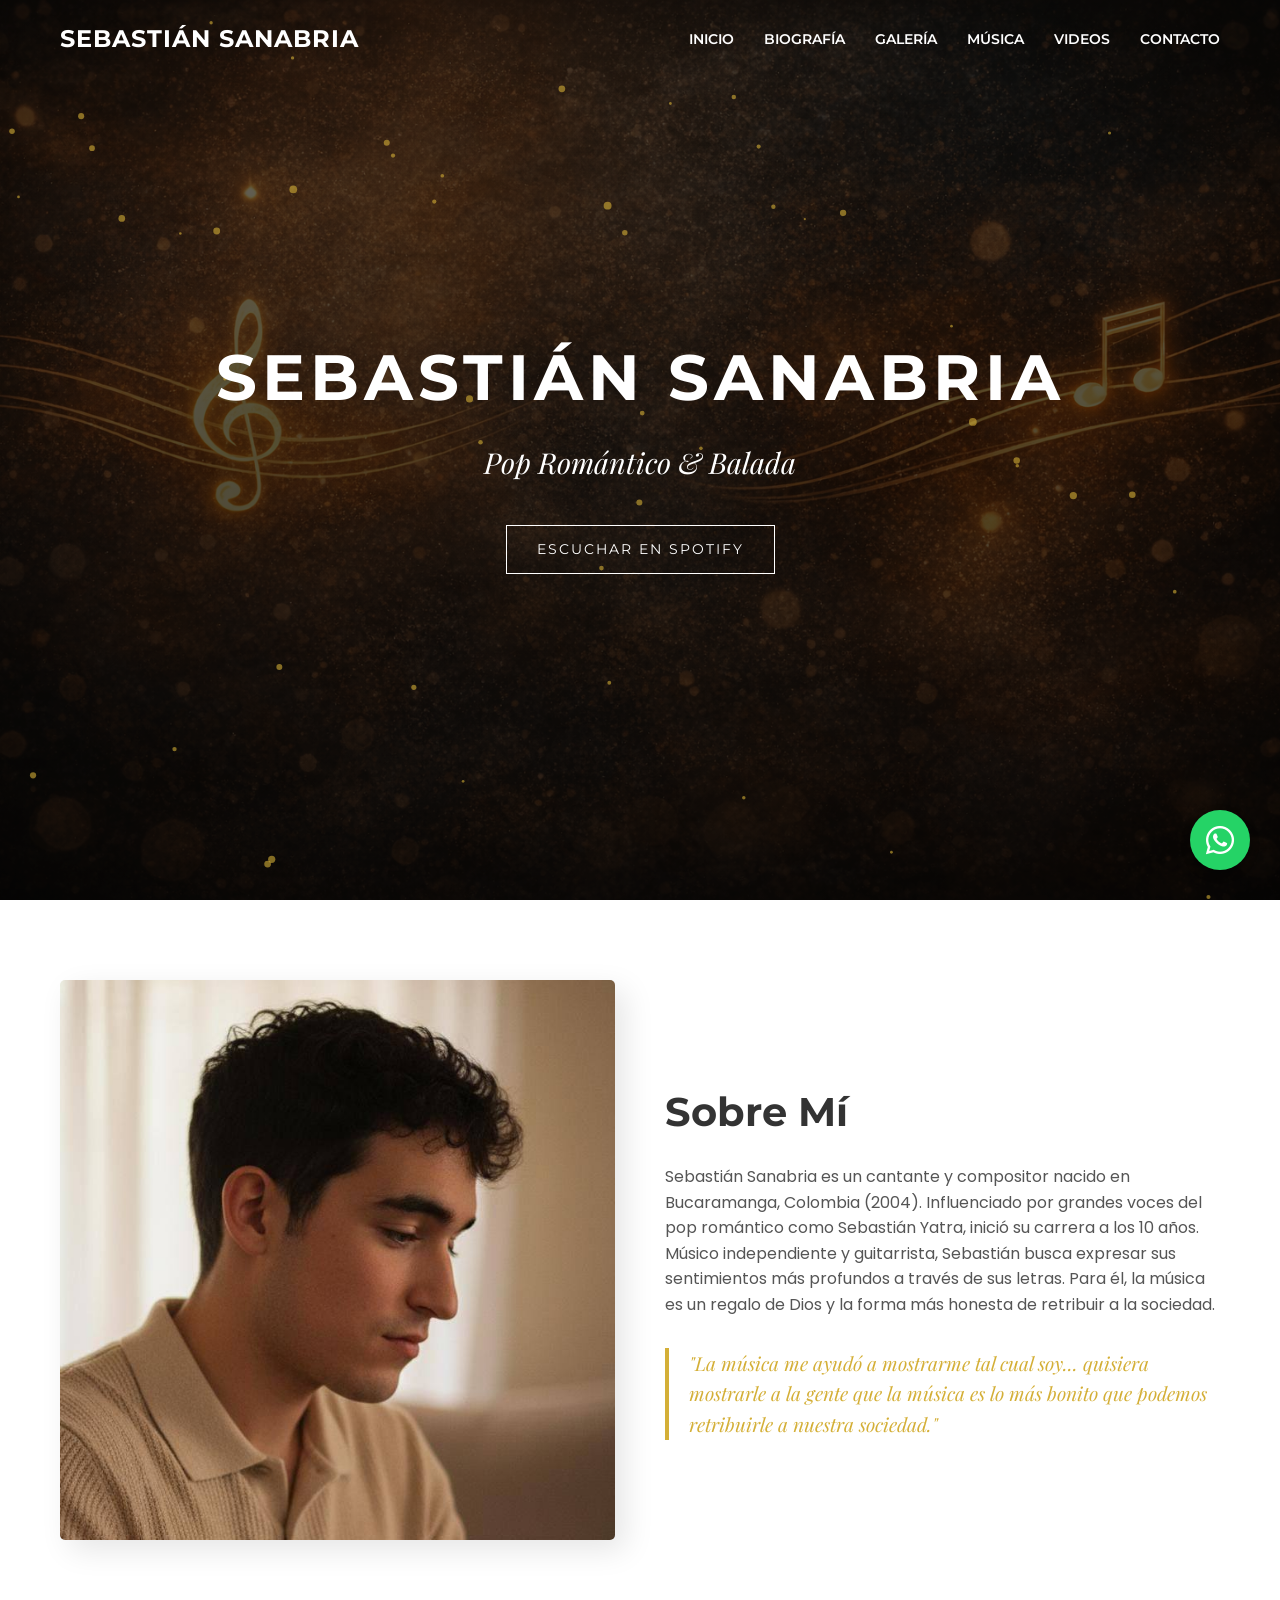
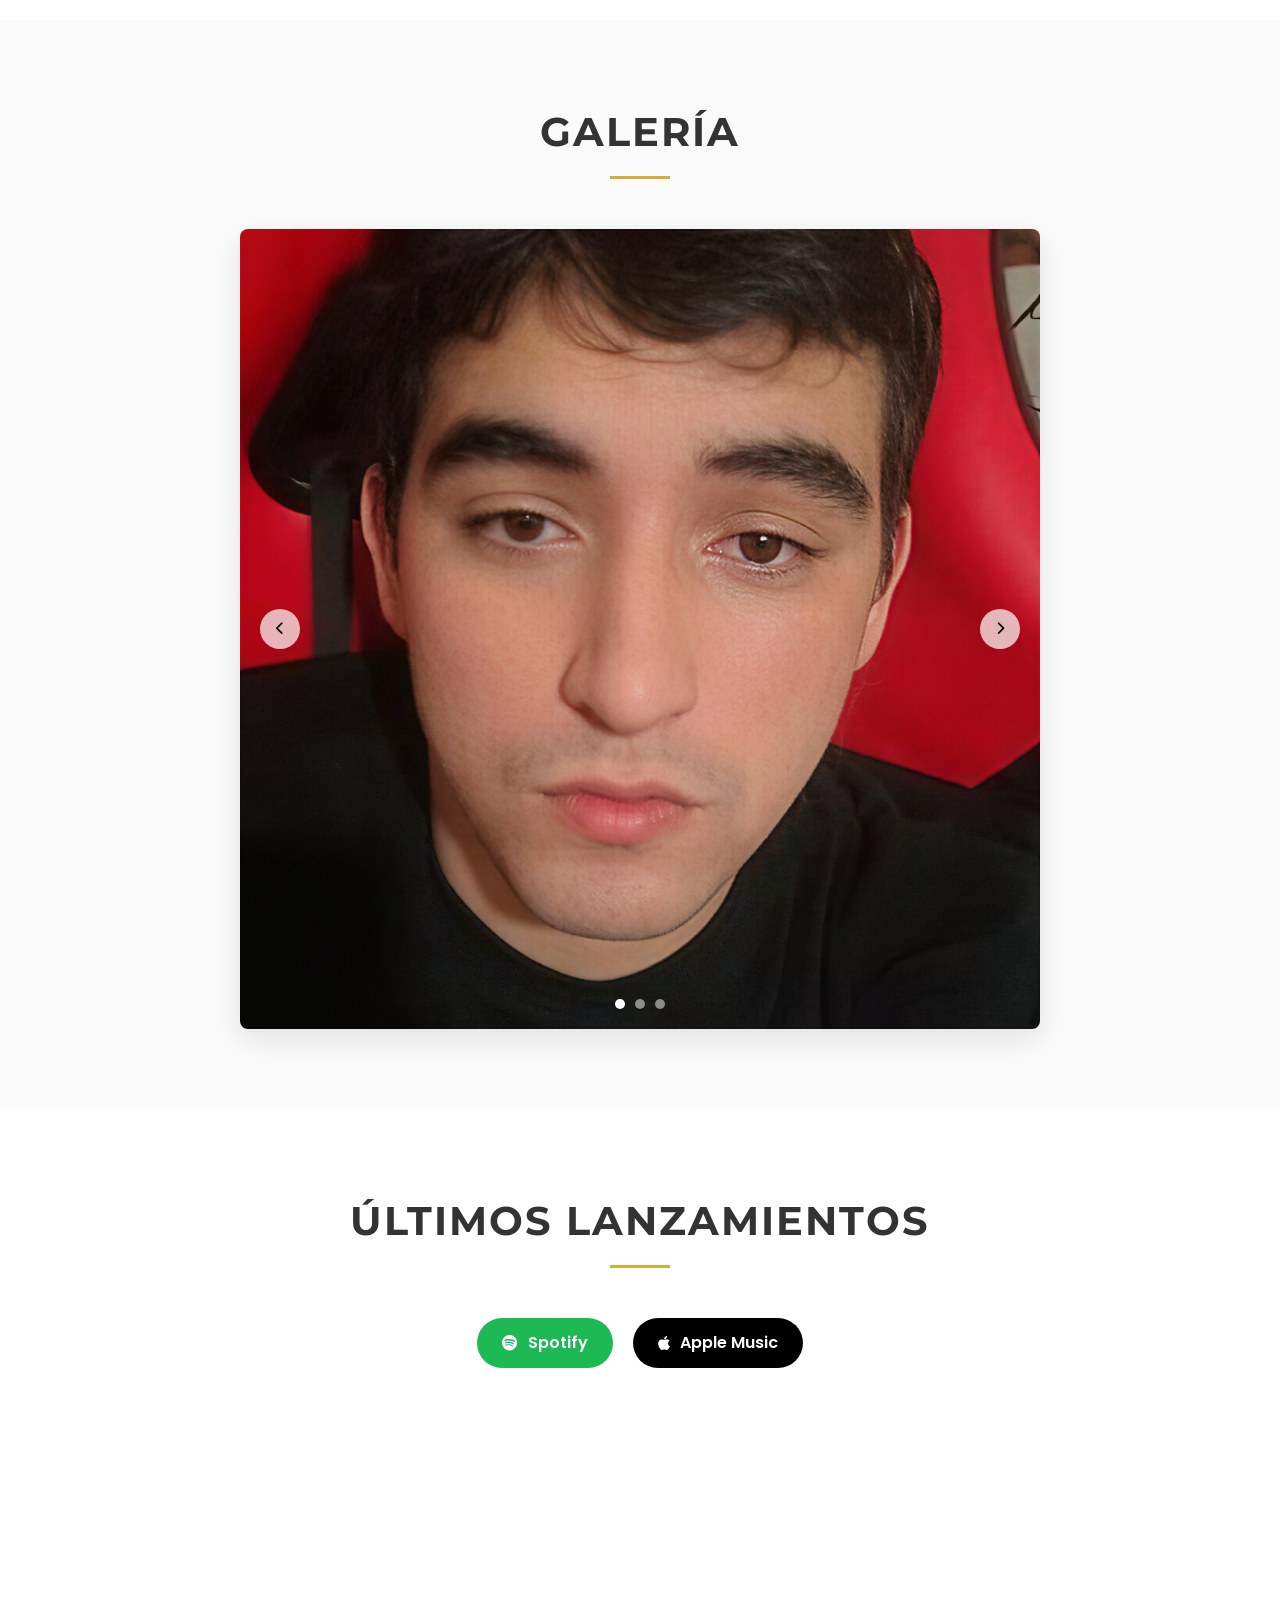
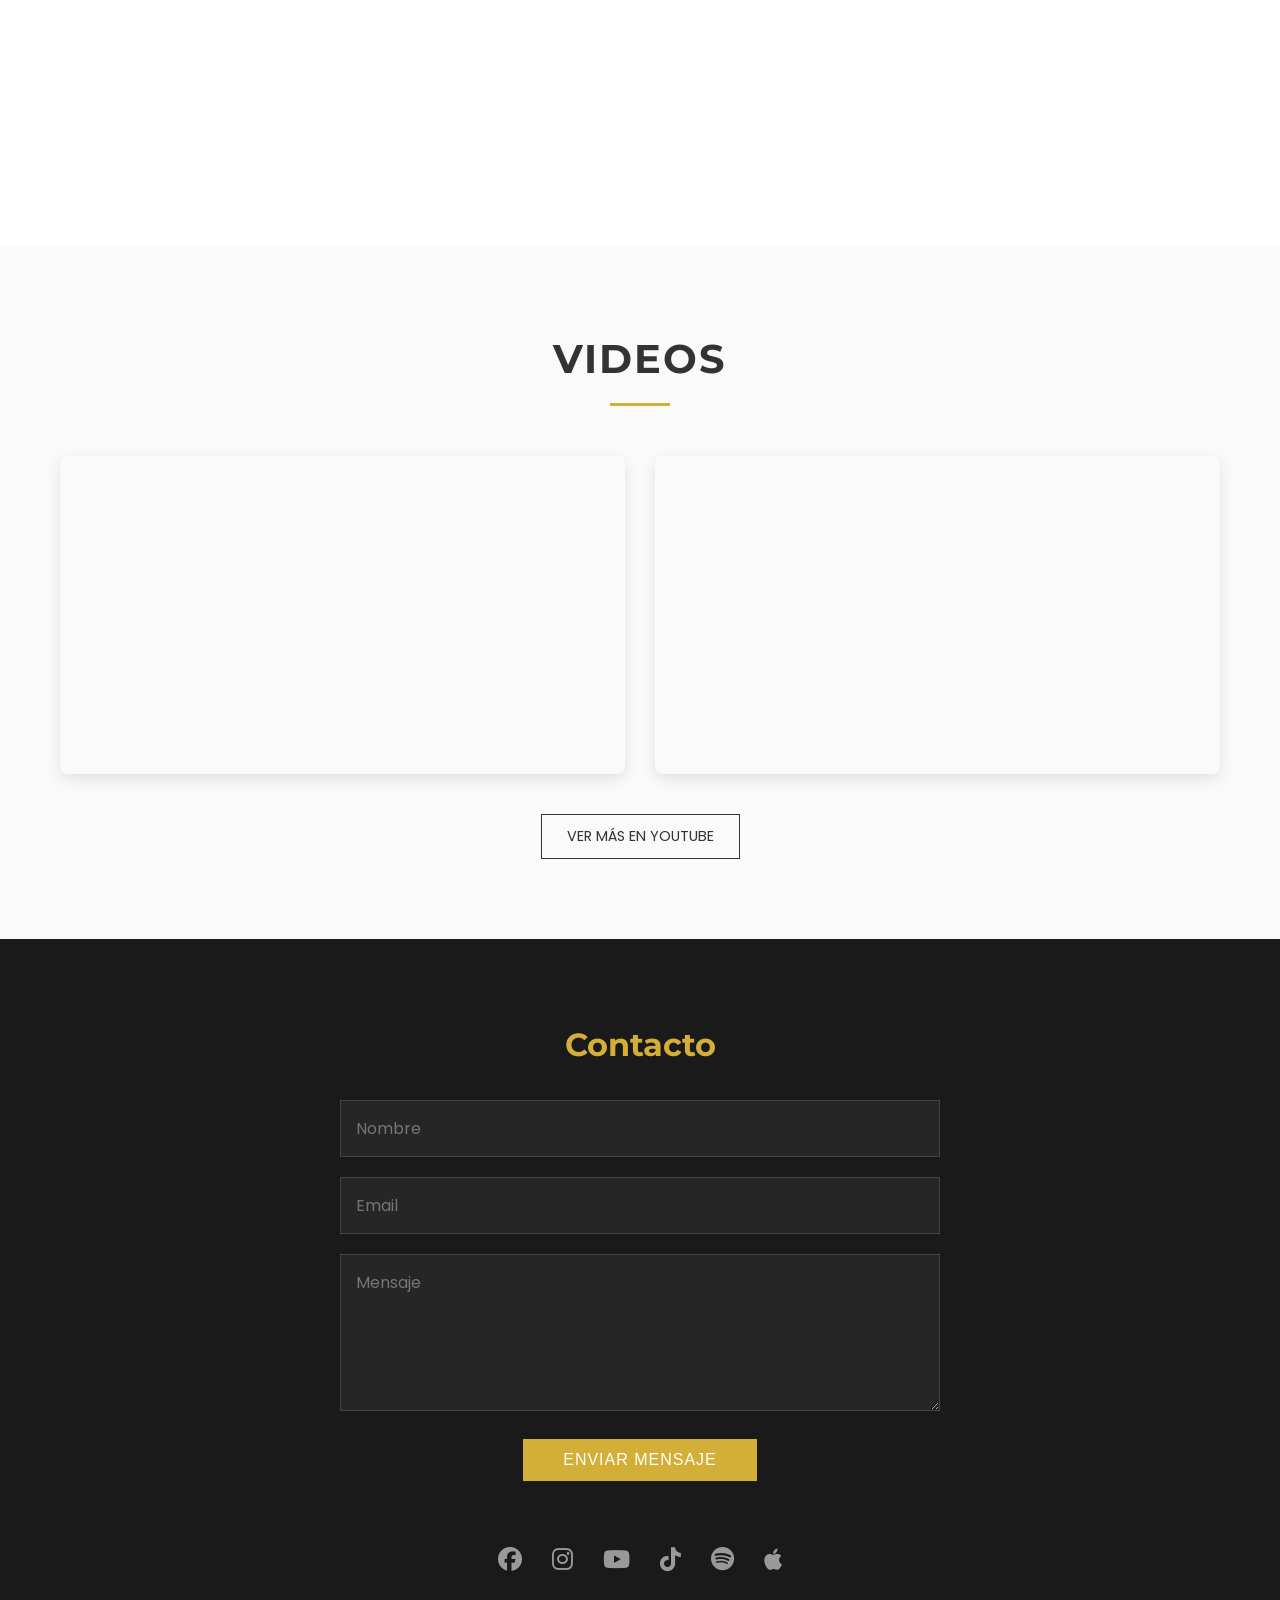
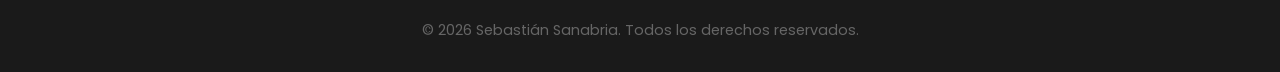
==== index.html @ 0b0ad681 "Fix: revert iframe to direct src, fix preloader font jump, use youtube-nocookie" ====
<!DOCTYPE html>
<html lang="es">

<head>
    <meta charset="UTF-8">
    <meta name="viewport" content="width=device-width, initial-scale=1.0, maximum-scale=1.0, minimum-scale=1.0, user-scalable=no">
    <title>Sebastián Sanabria | Sitio Oficial</title>
    <meta name="description"
        content="Sitio oficial de Sebastián Sanabria, cantante y compositor de Pop Romántico y Balada. Escucha su música, conoce su historia y contáctalo.">
    <link rel="icon" href="assets/img/favicon.svg" type="image/svg+xml">

    <!-- Google Fonts -->
    <link rel="preconnect" href="https://fonts.googleapis.com">
    <link rel="preconnect" href="https://fonts.gstatic.com" crossorigin>
    <link
        href="https://fonts.googleapis.com/css2?family=Montserrat:wght@300;400;600;700&family=Playfair+Display:ital,wght@0,400;0,700;1,400&family=Poppins:wght@300;400;500;600&display=swap"
        rel="stylesheet">

    <!-- CSS -->
    <link rel="stylesheet" href="style.css">

    <!-- Font Awesome for Icons -->
    <link rel="stylesheet" href="https://cdnjs.cloudflare.com/ajax/libs/font-awesome/6.4.0/css/all.min.css">
</head>

<body>

    <!-- Preloader -->
    <div id="preloader">
        <div class="loader-content">
            <h2 class="loader-text">SEBASTIÁN SANABRIA</h2>
            <div class="loader-line"></div>
        </div>
    </div>

    <!-- Header / Navbar -->
    <header id="header">
        <div class="container navbar">
            <div class="logo">
                <a href="#hero">SEBASTIÁN SANABRIA</a>
            </div>
            <nav>
                <ul class="nav-links">
                    <li><a href="#hero">Inicio</a></li>
                    <li><a href="#biografia">Biografía</a></li>
                    <li><a href="#galeria">Galería</a></li>
                    <li><a href="#musica">Música</a></li>
                    <li><a href="#videos">Videos</a></li>
                    <li><a href="#contacto">Contacto</a></li>
                </ul>
                <div class="hamburger">
                    <i class="fas fa-bars"></i>
                </div>
            </nav>
        </div>
    </header>

    <!-- Mobile Menu -->
    <div class="mobile-menu">
        <span class="close-menu">&times;</span>
        <ul class="mobile-nav-links">
            <li><a href="#hero">Inicio</a></li>
            <li><a href="#biografia">Biografía</a></li>
            <li><a href="#galeria">Galería</a></li>
            <li><a href="#musica">Música</a></li>
            <li><a href="#videos">Videos</a></li>
            <li><a href="#contacto">Contacto</a></li>
        </ul>
    </div>

    <!-- Hero Section -->
    <section id="hero" class="hero">
        <canvas id="particles-canvas"></canvas>
        <div class="hero-overlay"></div>
        <div class="hero-content fade-in-up">
            <h1>SEBASTIÁN SANABRIA</h1>
            <p class="subtitle">Pop Romántico & Balada</p>
            <a href="https://open.spotify.com/intl-es/artist/6Ii7IJH1Ip7DZVbcPDunBc?si=sbKWlQfJT9qobBBkc0o1PA"
                target="_blank" class="btn-cta">Escuchar en
                Spotify</a>
        </div>
    </section>

    <!-- Sobre Mí / Biografía -->
    <section id="biografia" class="section">
        <div class="container bio-container">
            <div class="bio-image fade-in-left">
                <!-- Placeholder image based on user request for "looking down" photo here if available via assets -->
                <img src="assets/img/perfil.jpg" alt="Sebastián Sanabria"
                    onerror="this.src='https://placehold.co/600x800?text=Foto+Perfil'">
            </div>
            <div class="bio-text fade-in-right">
                <h2>Sobre Mí</h2>
                <p>Sebastián Sanabria es un cantante y compositor nacido en Bucaramanga, Colombia (2004). Influenciado
                    por grandes voces del pop romántico como Sebastián Yatra, inició su carrera a los 10 años. Músico
                    independiente y guitarrista, Sebastián busca expresar sus sentimientos más profundos a través de sus
                    letras. Para él, la música es un regalo de Dios y la forma más honesta de retribuir a la sociedad.
                </p>
                <blockquote class="quote">
                    "La música me ayudó a mostrarme tal cual soy... quisiera mostrarle a la gente que la música es lo
                    más bonito que podemos retribuirle a nuestra sociedad."
                </blockquote>
            </div>
        </div>
    </section>

    <!-- Galería (Carrusel) -->
    <section id="galeria" class="section bg-light">
        <div class="container">
            <h2 class="section-title fade-in-up">Galería</h2>
            <div class="carousel-container fade-in-up">
                <button class="carousel-btn prev-btn"><i class="fas fa-chevron-left"></i></button>
                <div class="carousel-slide">
                    <img src="assets/img/foto1.jpg" alt="Foto 1" class="active"
                        onerror="this.src='https://placehold.co/1200x800?text=Foto+1'">
                    <img src="assets/img/foto2.jpg" alt="Foto 2"
                        onerror="this.src='https://placehold.co/1200x800?text=Foto+2'">
                    <img src="assets/img/foto3.jpg" alt="Foto 3"
                        onerror="this.src='https://placehold.co/1200x800?text=Foto+3'">
                </div>
                <button class="carousel-btn next-btn"><i class="fas fa-chevron-right"></i></button>
                <div class="carousel-dots">
                    <span class="dot active" data-index="0"></span>
                    <span class="dot" data-index="1"></span>
                    <span class="dot" data-index="2"></span>
                </div>
            </div>
        </div>
    </section>

    <!-- Música (Discografía) -->
    <section id="musica" class="section">
        <div class="container">
            <h2 class="section-title fade-in-up">Últimos Lanzamientos</h2>
            <div class="music-platforms fade-in-up">
                <a href="https://open.spotify.com/intl-es/artist/6Ii7IJH1Ip7DZVbcPDunBc?si=sbKWlQfJT9qobBBkc0o1PA"
                    target="_blank" class="platform-btn spotify"><i class="fab fa-spotify"></i> Spotify</a>
                <a href="https://music.apple.com/co/artist/sebasti%C3%A1n-sanabria/1578131467" target="_blank"
                    class="platform-btn apple"><i class="fab fa-apple"></i> Apple Music</a>
            </div>

            <div class="spotify-embeds fade-in-up">
                <iframe style="border-radius:12px"
                    src="https://open.spotify.com/embed/artist/6Ii7IJH1Ip7DZVbcPDunBc?utm_source=generator"
                    width="100%" height="352" frameBorder="0" allowfullscreen=""
                    allow="autoplay; clipboard-write; encrypted-media; fullscreen; picture-in-picture">
                </iframe>
            </div>
        </div>
    </section>

    <!-- Videos -->
    <section id="videos" class="section bg-light">
        <div class="container">
            <h2 class="section-title fade-in-up">Videos</h2>
            <div class="video-grid fade-in-up">
                <!-- Video 1 -->
                <div class="video-item">
                    <iframe width="100%" height="315"
                        src="https://www.youtube-nocookie.com/embed/qu1780O9UPw"
                        title="Elvis Presley Can't Help Falling In Love With You - Sebastián Sanabria"
                        frameborder="0"
                        allow="accelerometer; autoplay; clipboard-write; encrypted-media; gyroscope; picture-in-picture; web-share"
                        allowfullscreen></iframe>
                </div>
                <!-- Video 2 -->
                <div class="video-item">
                    <iframe width="100%" height="315"
                        src="https://www.youtube-nocookie.com/embed/Fl2pSNzyE2Y"
                        title="Tu Poeta (Acústico) - Sebastián Sanabria"
                        frameborder="0"
                        allow="accelerometer; autoplay; clipboard-write; encrypted-media; gyroscope; picture-in-picture; web-share"
                        allowfullscreen></iframe>
                </div>
            </div>
            <div class="center-btn">
                <a href="https://www.youtube.com/@sebastiansanabriamusic" target="_blank" class="btn-secondary">Ver más
                    en YouTube</a>
            </div>
        </div>
    </section>

    <!-- Footer / Contacto -->
    <footer id="contacto">
        <div class="container footer-content">
            <div class="contact-form-wrapper fade-in-up">
                <h3>Contacto</h3>
                <form class="contact-form">
                    <div class="form-group">
                        <input type="text" placeholder="Nombre" required>
                    </div>
                    <div class="form-group">
                        <input type="email" placeholder="Email" required>
                    </div>
                    <div class="form-group">
                        <textarea rows="5" placeholder="Mensaje" required></textarea>
                    </div>
                    <button type="submit" class="btn-submit">Enviar Mensaje</button>
                </form>
            </div>

            <div class="social-links fade-in-up">
                <a href="https://www.facebook.com/sebastiansanabriaofficial?locale=es_LA" target="_blank"><i
                        class="fab fa-facebook"></i></a>
                <a href="https://www.instagram.com/sebastiansanabriaofficial/" target="_blank"><i
                        class="fab fa-instagram"></i></a>
                <a href="https://www.youtube.com/@sebastiansanabriamusic" target="_blank"><i
                        class="fab fa-youtube"></i></a>
                <a href="https://www.tiktok.com/@sebastiansanabriaoficial" target="_blank"><i
                        class="fab fa-tiktok"></i></a>
                <a href="https://open.spotify.com/intl-es/artist/6Ii7IJH1Ip7DZVbcPDunBc?si=sbKWlQfJT9qobBBkc0o1PA"
                    target="_blank"><i class="fab fa-spotify"></i></a>
                <a href="https://music.apple.com/co/artist/sebasti%C3%A1n-sanabria/1578131467" target="_blank"><i
                        class="fab fa-apple"></i></a>
            </div>

            <div class="copyright">
                <p>&copy; 2026 Sebastián Sanabria. Todos los derechos reservados.</p>
            </div>
        </div>
    </footer>

    <!-- Botón Flotante WhatsApp -->
    <!-- Botón Flotante WhatsApp -->
    <a href="https://wa.me/573170611920?text=Hola%20Sebasti%C3%A1n%2C%20quisiera%20contratarte%20para%20un%20evento%2C%20vengo%20de%20tu%20sitio%20web%20oficial."
        class="whatsapp-float" target="_blank">
        <i class="fab fa-whatsapp"></i>
    </a>

    <script src="script.js"></script>
</body>

</html>
---- style.css ----
/* Variables y Reset */
:root {
    --primary-color: #D4AF37;
    /* Dorado suave */
    --secondary-color: #F5F5DC;
    /* Beige */
    --text-color: #333333;
    --bg-color: #FFFFFF;
    --bg-light: #FAFAFA;
    --dark-bg: #1a1a1a;
    --white: #FFFFFF;
    --font-heading: 'Montserrat', sans-serif;
    --font-body: 'Poppins', sans-serif;
    --font-accent: 'Playfair Display', serif;
    --transition: all 0.3s ease;
}

* {
    margin: 0;
    padding: 0;
    box-sizing: border-box;
}

html {
    scroll-behavior: smooth;
}

body {
    font-family: var(--font-body);
    color: var(--text-color);
    background-color: var(--bg-color);
    line-height: 1.6;
    overflow-x: hidden;
}

a {
    text-decoration: none;
    color: inherit;
    transition: var(--transition);
}

ul {
    list-style: none;
}

img {
    max-width: 100%;
    height: auto;
    display: block;
}

/* Utilities */
.container {
    max-width: 1200px;
    margin: 0 auto;
    padding: 0 20px;
}

.section {
    padding: 80px 0;
}

.bg-light {
    background-color: var(--bg-light);
}

.section-title {
    font-family: var(--font-heading);
    font-size: 2.5rem;
    text-align: center;
    margin-bottom: 50px;
    text-transform: uppercase;
    letter-spacing: 2px;
    position: relative;
    padding-bottom: 15px;
}

.section-title::after {
    content: '';
    position: absolute;
    bottom: 0;
    left: 50%;
    transform: translateX(-50%);
    width: 60px;
    height: 3px;
    background-color: var(--primary-color);
}

/* Header & Navbar */
#header {
    position: fixed;
    top: 0;
    left: 0;
    width: 100%;
    z-index: 1000;
    background-color: transparent;
    transition: var(--transition);
    padding: 20px 0;
}

#header.scrolled {
    background-color: rgba(255, 255, 255, 0.95);
    box-shadow: 0 2px 10px rgba(0, 0, 0, 0.1);
    padding: 10px 0;
}

.navbar {
    display: flex;
    justify-content: space-between;
    align-items: center;
}

.logo a {
    font-family: var(--font-heading);
    font-size: 1.5rem;
    font-weight: 700;
    letter-spacing: 1px;
    color: var(--white);
}

#header.scrolled .logo a {
    color: var(--text-color);
}

.nav-links {
    display: flex;
    gap: 30px;
}

.nav-links a {
    font-family: var(--font-heading);
    font-size: 0.9rem;
    font-weight: 600;
    text-transform: uppercase;
    color: var(--white);
    position: relative;
}

#header.scrolled .nav-links a {
    color: var(--text-color);
}

.nav-links a::after {
    content: '';
    position: absolute;
    width: 0;
    height: 2px;
    bottom: -5px;
    left: 0;
    background-color: var(--primary-color);
    transition: var(--transition);
}

.nav-links a:hover::after {
    width: 100%;
}

.hamburger {
    display: none;
    cursor: pointer;
    color: var(--white);
    font-size: 1.5rem;
}

#header.scrolled .hamburger {
    color: var(--text-color);
}

/* Mobile Menu */
.mobile-menu {
    position: fixed;
    top: 0;
    right: -100%;
    width: 100%;
    height: 100vh;
    background-color: var(--white);
    z-index: 1001;
    display: flex;
    flex-direction: column;
    justify-content: center;
    align-items: center;
    transition: 0.5s ease;
}

.mobile-menu.active {
    right: 0;
}

.close-menu {
    position: absolute;
    top: 20px;
    right: 30px;
    font-size: 2.5rem;
    cursor: pointer;
    transition: var(--transition);
}

.close-menu:hover {
    color: var(--primary-color);
    transform: rotate(90deg);
}

.mobile-nav-links li {
    margin: 20px 0;
    text-align: center;
}

.mobile-nav-links a {
    font-size: 1.5rem;
    font-family: var(--font-heading);
    color: var(--text-color);
    transition: var(--transition);
    display: inline-block;
}

.mobile-nav-links a:hover,
.mobile-nav-links a:focus {
    color: var(--primary-color);
    transform: scale(1.1);
}

/* Hero Section */
.hero {
    min-height: 100vh;
    height: 100dvh;
    background: url('./assets/img/bannerweb.png') no-repeat center center/cover;
    position: relative;
    display: flex;
    align-items: center;
    justify-content: center;
    text-align: center;
    color: var(--white);
}

/* Fallback for hero image if not loaded, use a dark gradient */
.hero::before {
    content: '';
    position: absolute;
    top: 0;
    left: 0;
    width: 100%;
    height: 100%;
    background: linear-gradient(rgba(0, 0, 0, 0.3), rgba(0, 0, 0, 0.6));
    z-index: 1;
}

.hero-overlay {
    position: absolute;
    top: 0;
    left: 0;
    width: 100%;
    height: 100%;
    background-color: rgba(0, 0, 0, 0.4);
    z-index: 1;
}

.hero-content {
    position: relative;
    z-index: 2;
    padding: 0 20px;
}

.hero h1 {
    font-family: var(--font-heading);
    font-size: 4rem;
    font-weight: 700;
    margin-bottom: 10px;
    letter-spacing: 5px;
}

.hero .subtitle {
    font-family: var(--font-accent);
    font-size: 1.8rem;
    font-weight: 400;
    margin-bottom: 40px;
    font-style: italic;
}

.btn-cta {
    display: inline-block;
    padding: 12px 30px;
    border: 1px solid var(--white);
    color: var(--white);
    font-family: var(--font-heading);
    text-transform: uppercase;
    letter-spacing: 2px;
    font-size: 0.9rem;
    transition: var(--transition);
}

.btn-cta:hover {
    background-color: var(--white);
    color: var(--text-color);
}

/* About / Biography */
.bio-container {
    display: grid;
    grid-template-columns: 1fr 1fr;
    gap: 50px;
    align-items: center;
}

.bio-image img {
    width: 100%;
    border-radius: 5px;
    box-shadow: 10px 10px 30px rgba(0, 0, 0, 0.1);
}

.bio-text h2 {
    font-family: var(--font-heading);
    font-size: 2.5rem;
    margin-bottom: 20px;
    color: var(--text-color);
}

.bio-text p {
    font-size: 1rem;
    margin-bottom: 30px;
    color: #555;
}

.quote {
    font-family: var(--font-accent);
    font-size: 1.2rem;
    font-style: italic;
    color: var(--primary-color);
    border-left: 4px solid var(--primary-color);
    padding-left: 20px;
}

/* Gallery / Carousel */
.carousel-container {
    position: relative;
    max-width: 800px;
    margin: 0 auto;
    overflow: hidden;
    border-radius: 8px;
    box-shadow: 0 10px 30px rgba(0, 0, 0, 0.1);
}

.carousel-slide {
    display: flex;
    transition: transform 0.5s ease-in-out;
}

.carousel-slide img {
    width: 100%;
    flex-shrink: 0;
}

.carousel-btn {
    position: absolute;
    top: 50%;
    transform: translateY(-50%);
    background: rgba(255, 255, 255, 0.7);
    border: none;
    width: 40px;
    height: 40px;
    border-radius: 50%;
    display: flex;
    justify-content: center;
    align-items: center;
    cursor: pointer;
    z-index: 10;
    transition: var(--transition);
}

.carousel-btn:hover {
    background: var(--white);
}

.prev-btn {
    left: 20px;
}

.next-btn {
    right: 20px;
}

.carousel-dots {
    position: absolute;
    bottom: 20px;
    left: 50%;
    transform: translateX(-50%);
    display: flex;
    gap: 10px;
}

.dot {
    width: 10px;
    height: 10px;
    background-color: rgba(255, 255, 255, 0.5);
    border-radius: 50%;
    cursor: pointer;
    transition: var(--transition);
}

.dot.active {
    background-color: var(--white);
}

/* Music */
.music-platforms {
    display: flex;
    justify-content: center;
    gap: 20px;
    margin-bottom: 40px;
    flex-wrap: wrap;
}

.platform-btn {
    display: flex;
    align-items: center;
    gap: 10px;
    padding: 12px 25px;
    border-radius: 30px;
    font-weight: 600;
    transition: var(--transition);
}

.spotify {
    background-color: #1DB954;
    color: white;
}

.spotify:hover {
    background-color: #1ed760;
    transform: translateY(-2px);
}

.apple {
    background-color: #000;
    color: white;
}

.apple:hover {
    background-color: #333;
    transform: translateY(-2px);
}

.spotify-embeds {
    max-width: 800px;
    margin: 0 auto;
}

.placeholder-embed {
    background-color: #f0f0f0;
    height: 352px;
    display: flex;
    flex-direction: column;
    justify-content: center;
    align-items: center;
    border-radius: 12px;
    color: #888;
    gap: 10px;
}

/* Videos */
.video-grid {
    display: grid;
    grid-template-columns: repeat(auto-fit, minmax(300px, 1fr));
    gap: 30px;
    margin-bottom: 40px;
}

.video-item {
    border-radius: 8px;
    overflow: hidden;
    box-shadow: 0 5px 15px rgba(0, 0, 0, 0.1);
}

.video-item iframe {
    width: 100%;
    aspect-ratio: 16 / 9;
    height: auto;
    display: block;
}

.center-btn {
    text-align: center;
}

.btn-secondary {
    display: inline-block;
    padding: 10px 25px;
    border: 1px solid var(--text-color);
    color: var(--text-color);
    text-transform: uppercase;
    font-size: 0.9rem;
    transition: var(--transition);
}

.btn-secondary:hover {
    background-color: var(--text-color);
    color: var(--white);
}

/* Footer / Contact */
#contacto {
    background-color: var(--dark-bg);
    color: var(--white);
    padding: 80px 0 30px;
}

.footer-content {
    display: flex;
    flex-direction: column;
    align-items: center;
    text-align: center;
}

.contact-form-wrapper {
    width: 100%;
    max-width: 600px;
    margin-bottom: 60px;
}

.contact-form-wrapper h3 {
    font-family: var(--font-heading);
    font-size: 2rem;
    margin-bottom: 30px;
    color: var(--primary-color);
}

.form-group {
    margin-bottom: 20px;
}

.form-group input,
.form-group textarea {
    width: 100%;
    padding: 15px;
    background-color: rgba(255, 255, 255, 0.05);
    border: 1px solid #444;
    color: var(--white);
    font-family: var(--font-body);
    font-size: 1rem;
    transition: var(--transition);
}

.form-group input:focus,
.form-group textarea:focus {
    outline: none;
    border-color: var(--primary-color);
    background-color: rgba(255, 255, 255, 0.1);
}

.btn-submit {
    padding: 12px 40px;
    background-color: var(--primary-color);
    color: var(--white);
    border: none;
    font-size: 1rem;
    cursor: pointer;
    transition: var(--transition);
    text-transform: uppercase;
    letter-spacing: 1px;
}

.btn-submit:hover {
    background-color: #bfa030;
}

.social-links {
    display: flex;
    gap: 30px;
    margin-bottom: 40px;
}

.social-links a {
    font-size: 1.5rem;
    color: #999;
}

.social-links a:hover {
    color: var(--primary-color);
    transform: translateY(-3px);
}

.copyright p {
    color: #666;
    font-size: 0.9rem;
}

/* Float WhatsApp */
.whatsapp-float {
    position: fixed;
    bottom: 30px;
    right: 30px;
    background-color: #25D366;
    color: var(--white);
    width: 60px;
    height: 60px;
    border-radius: 50%;
    display: flex;
    justify-content: center;
    align-items: center;
    font-size: 2rem;
    box-shadow: 0 4px 10px rgba(0, 0, 0, 0.3);
    z-index: 1002;
    transition: var(--transition);
}

.whatsapp-float:hover {
    transform: scale(1.1);
}

/* Animations */
.fade-in-up {
    opacity: 0;
    transform: translateY(30px);
    transition: opacity 1s ease-out, transform 1s ease-out;
}

.fade-in-up.visible {
    opacity: 1;
    transform: translateY(0);
}

.fade-in-left {
    opacity: 0;
    transform: translateX(-30px);
    transition: opacity 1s ease-out, transform 1s ease-out;
}

.fade-in-left.visible {
    opacity: 1;
    transform: translateX(0);
}

.fade-in-right {
    opacity: 0;
    transform: translateX(30px);
    transition: opacity 1s ease-out, transform 1s ease-out;
}

.fade-in-right.visible {
    opacity: 1;
    transform: translateX(0);
}

/* Responsive */
@media (max-width: 992px) {
    .section {
        padding: 60px 0;
    }

    .hero h1 {
        font-size: 3rem;
    }

    .bio-container {
        grid-template-columns: 1fr;
        gap: 30px;
    }

    .bio-image {
        margin-bottom: 20px;
        max-width: 500px;
        margin-left: auto;
        margin-right: auto;
    }

    .bio-text h2 {
        font-size: 2.2rem;
        text-align: center;
    }

    .bio-text p {
        text-align: justify;
    }

    .quote {
        max-width: 500px;
        margin: 0 auto;
    }
}

@media (max-width: 768px) {
    .hamburger {
        display: block;
    }

    .nav-links {
        display: none;
    }

    .hero h1 {
        font-size: 2.5rem;
    }

    .hero .subtitle {
        font-size: 1.3rem;
        margin-bottom: 30px;
    }

    .section-title {
        font-size: 2rem;
        margin-bottom: 40px;
    }

    .bio-text h2 {
        font-size: 2rem;
    }
}

@media (max-width: 576px) {
    .music-platforms {
        flex-direction: column;
        align-items: center;
        gap: 15px;
    }

    .platform-btn {
        width: 100%;
        max-width: 280px;
        justify-content: center;
    }
}

@media (max-width: 480px) {
    .container {
        padding: 0 15px;
    }

    .section {
        padding: 50px 0;
    }

    .section-title {
        font-size: 1.8rem;
        margin-bottom: 30px;
    }

    .logo a {
        font-size: 1.15rem;
    }

    .hero h1 {
        font-size: 1.8rem;
        letter-spacing: 2px;
    }

    .hero .subtitle {
        font-size: 1.1rem;
    }

    .btn-cta {
        padding: 10px 20px;
        font-size: 0.8rem;
    }

    .bio-text h2 {
        font-size: 1.6rem;
    }

    .bio-text p {
        font-size: 0.95rem;
    }

    .quote {
        font-size: 1.05rem;
        padding-left: 15px;
    }

    .carousel-btn {
        width: 32px;
        height: 32px;
        font-size: 0.8rem;
    }

    .prev-btn {
        left: 10px;
    }

    .next-btn {
        right: 10px;
    }

    .video-grid {
        grid-template-columns: 1fr;
        gap: 20px;
    }

    .social-links {
        gap: 15px;
    }

    .whatsapp-float {
        width: 50px;
        height: 50px;
        bottom: 20px;
        right: 20px;
        font-size: 1.6rem;
    }
}

/* Custom Scrollbar */
::-webkit-scrollbar {
    width: 10px;
}

::-webkit-scrollbar-track {
    background: #1a1a1a;
}

::-webkit-scrollbar-thumb {
    background: var(--primary-color);
    border-radius: 5px;
    border: 2px solid #1a1a1a;
}

::-webkit-scrollbar-thumb:hover {
    background: #b39040;
}

/* Preloader Styles */
#preloader {
    position: fixed;
    top: 0;
    left: 0;
    width: 100%;
    height: 100%;
    background-color: #0e0e0e;
    display: flex;
    justify-content: center;
    align-items: center;
    z-index: 9999;
    transition: opacity 0.5s ease, visibility 0.5s ease;
    overflow: hidden;
}

.loader-content {
    text-align: center;
}

.loader-text {
    font-family: var(--font-heading);
    font-size: clamp(1.1rem, 6vw, 2rem);
    color: var(--primary-color);
    margin-bottom: 20px;
    letter-spacing: clamp(1px, 1.5vw, 3px);
    animation: pulse 2s infinite;
    padding: 0 20px;
    text-align: center;
    white-space: nowrap;
    overflow: hidden;
    text-overflow: ellipsis;
    max-width: 100%;
}

.loader-line {
    width: 0;
    height: 2px;
    background-color: var(--white);
    margin: 0 auto;
    animation: expandLine 1.5s ease-in-out forwards;
}

@keyframes pulse {
    0% {
        opacity: 0.5;
    }

    50% {
        opacity: 1;
    }

    100% {
        opacity: 0.5;
    }
}

@keyframes expandLine {
    0% {
        width: 0;
    }

    100% {
        width: 100px;
    }
}

.loaded #preloader {
    opacity: 0;
    visibility: hidden;
}

/* Particles Canvas */
#particles-canvas {
    position: absolute;
    top: 0;
    left: 0;
    width: 100%;
    height: 100%;
    z-index: 2;
    pointer-events: none;
}

.hero-content {
    position: relative;
    z-index: 3;
}
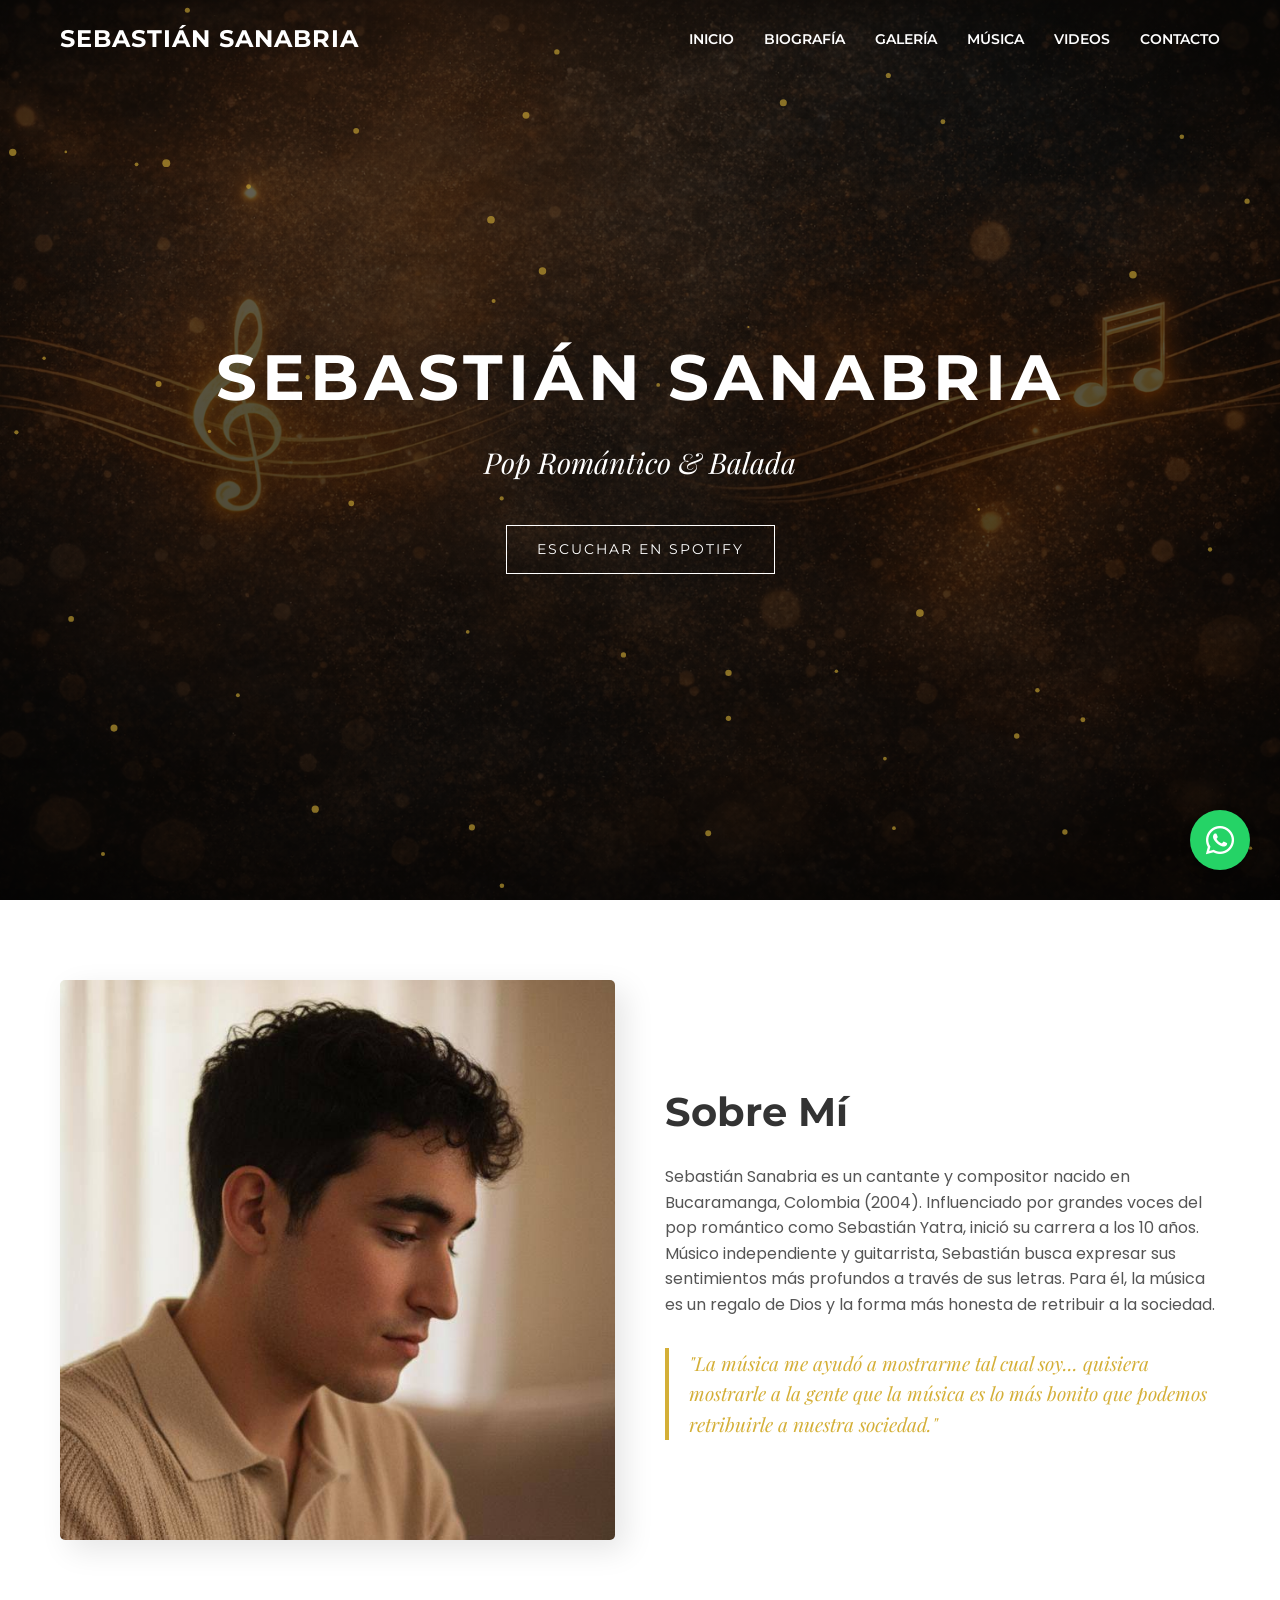
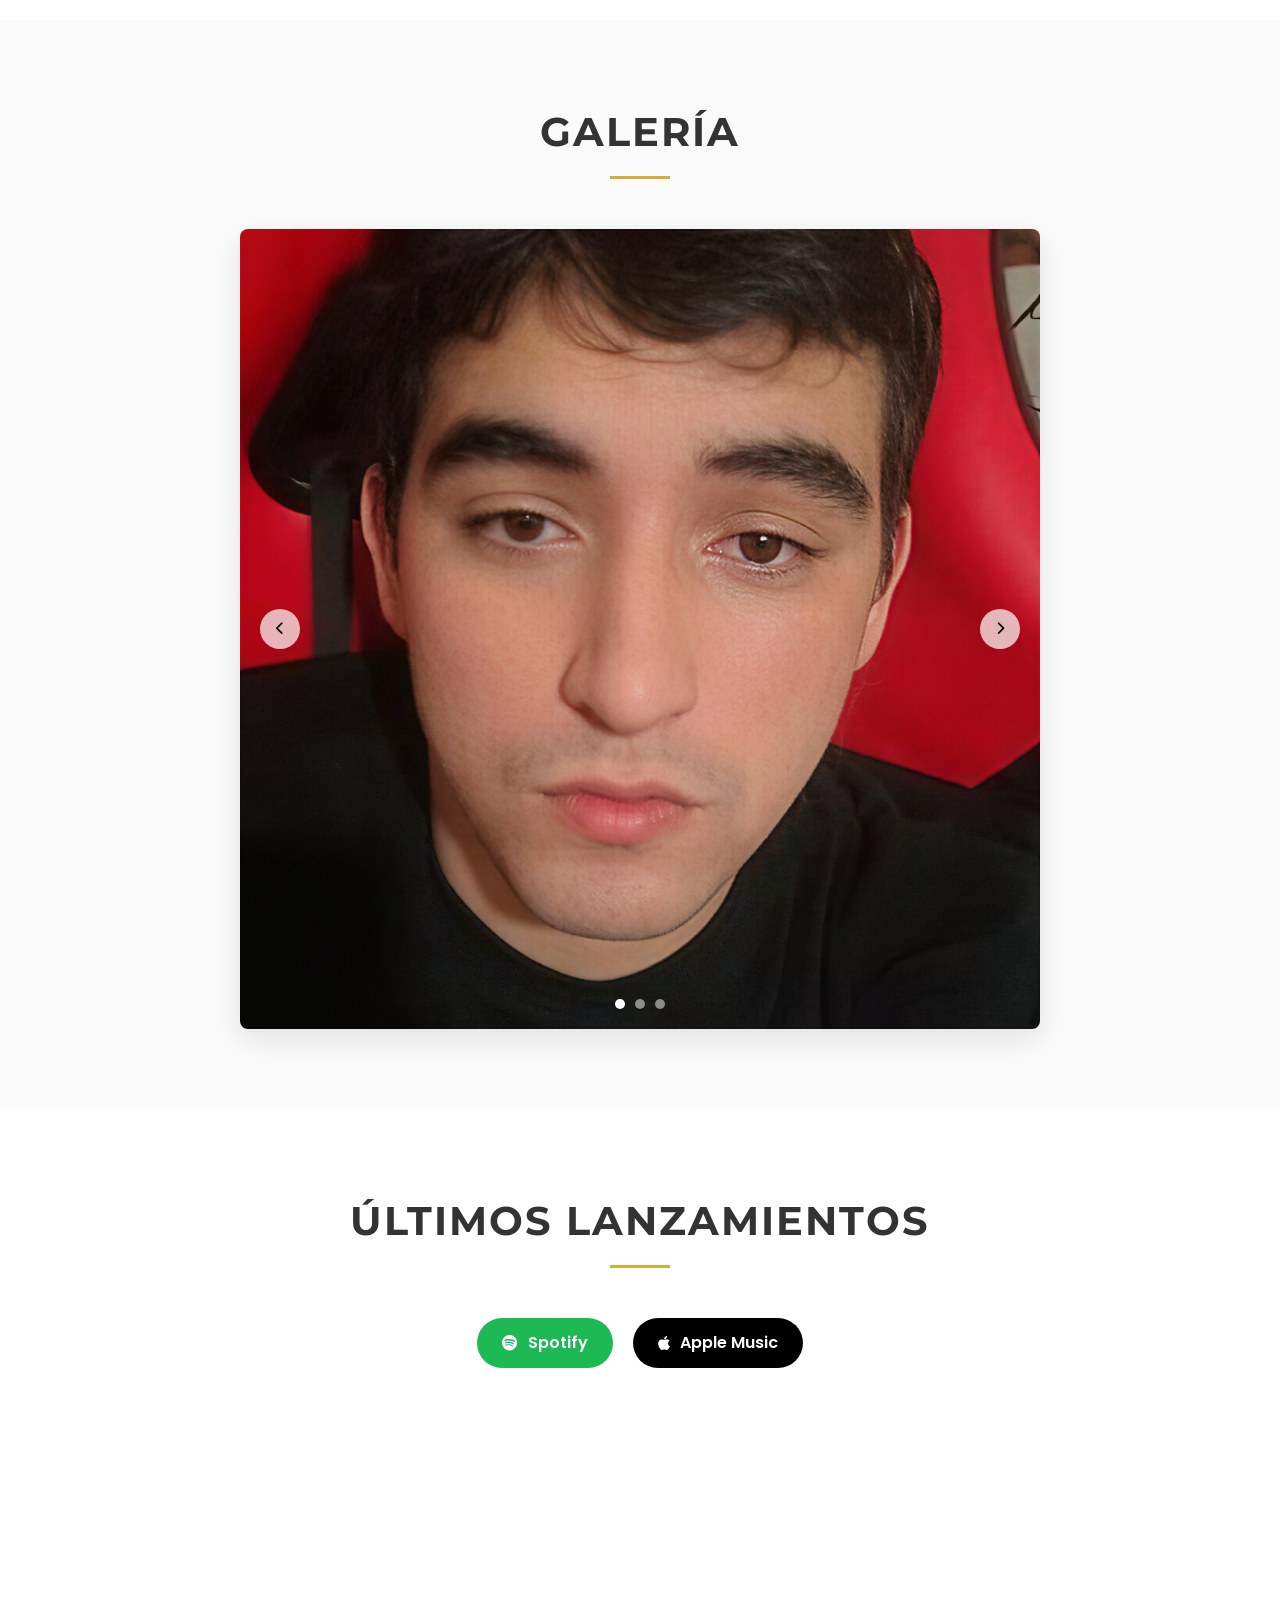
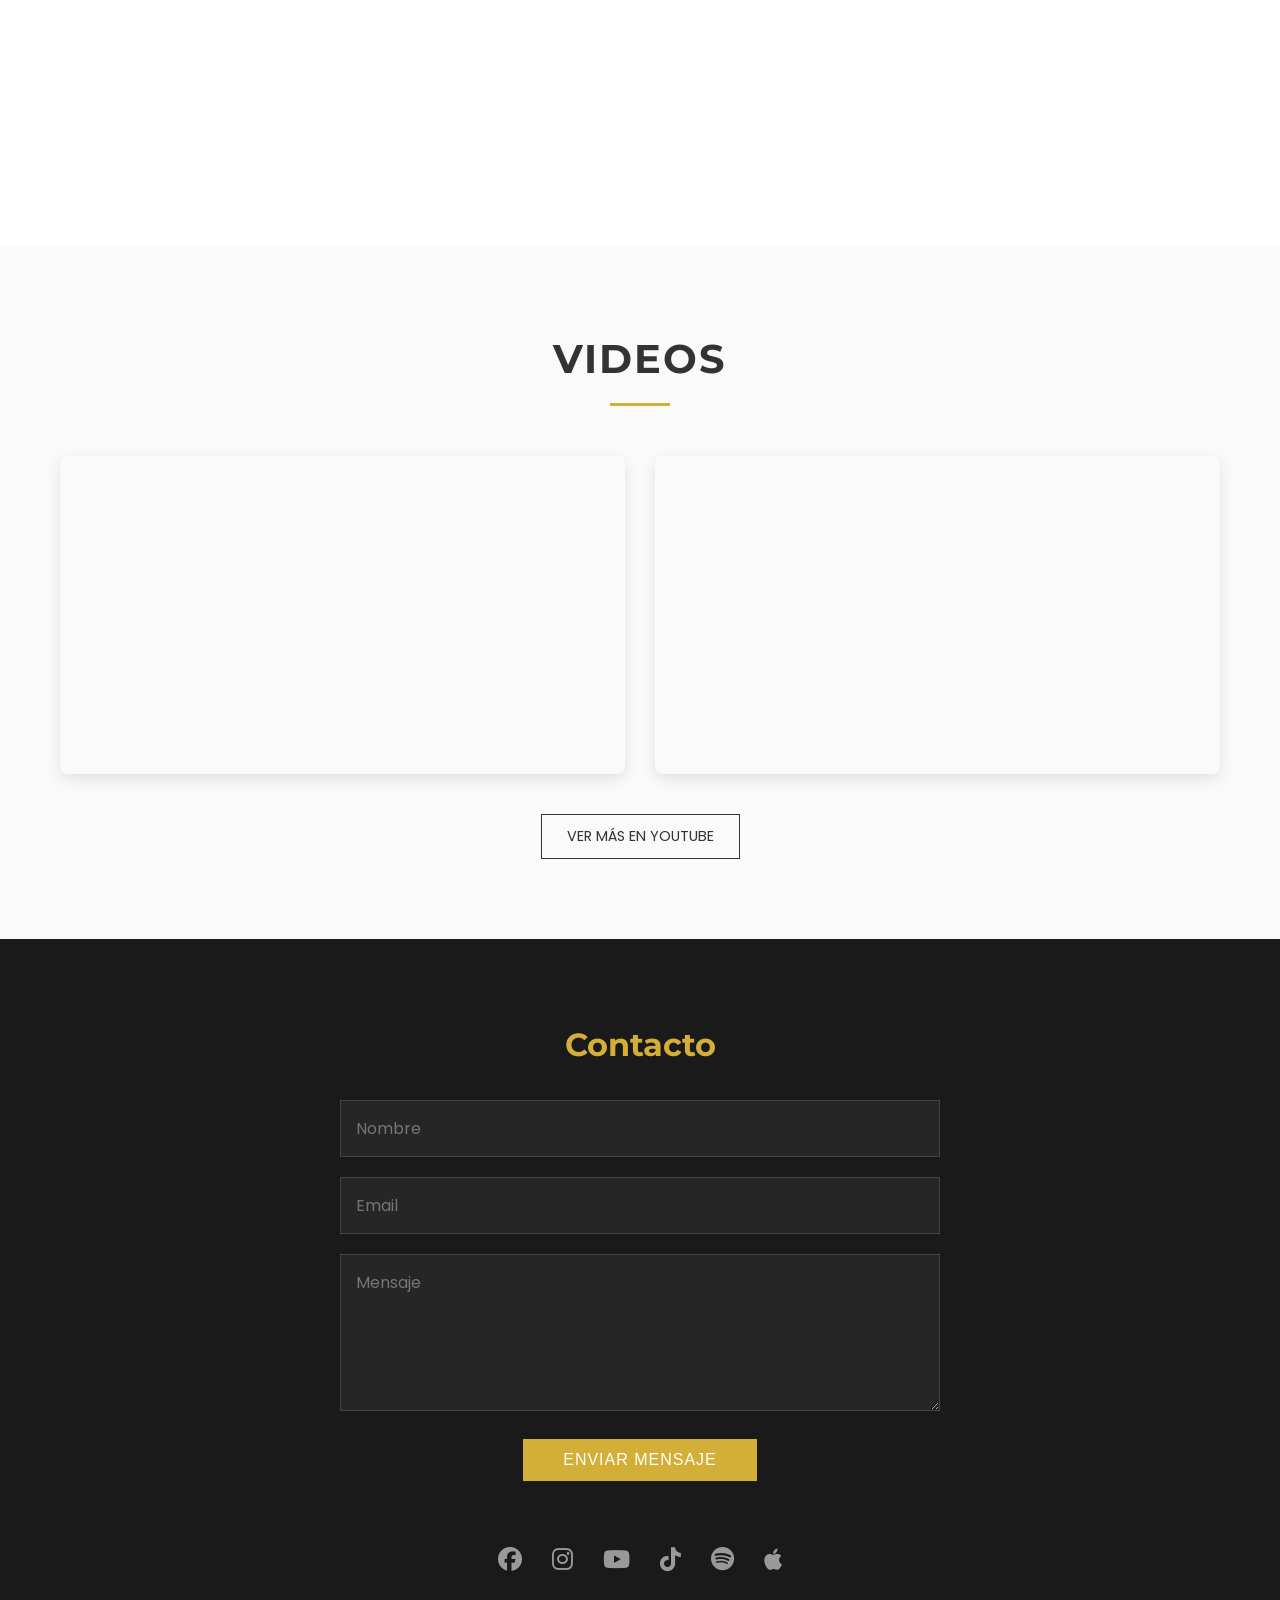
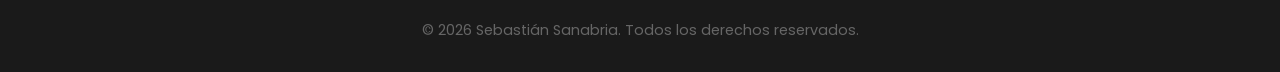
==== commit eceba3d0: "Fix: use font-display block to eliminate FOUT on Google Fonts" ====
--- a/index.html
+++ b/index.html
@@ -13,7 +13,7 @@
     <link rel="preconnect" href="https://fonts.googleapis.com">
     <link rel="preconnect" href="https://fonts.gstatic.com" crossorigin>
     <link
-        href="https://fonts.googleapis.com/css2?family=Montserrat:wght@300;400;600;700&family=Playfair+Display:ital,wght@0,400;0,700;1,400&family=Poppins:wght@300;400;500;600&display=swap"
+        href="https://fonts.googleapis.com/css2?family=Montserrat:wght@300;400;600;700&family=Playfair+Display:ital,wght@0,400;0,700;1,400&family=Poppins:wght@300;400;500;600&display=block"
         rel="stylesheet">
 
     <!-- CSS -->
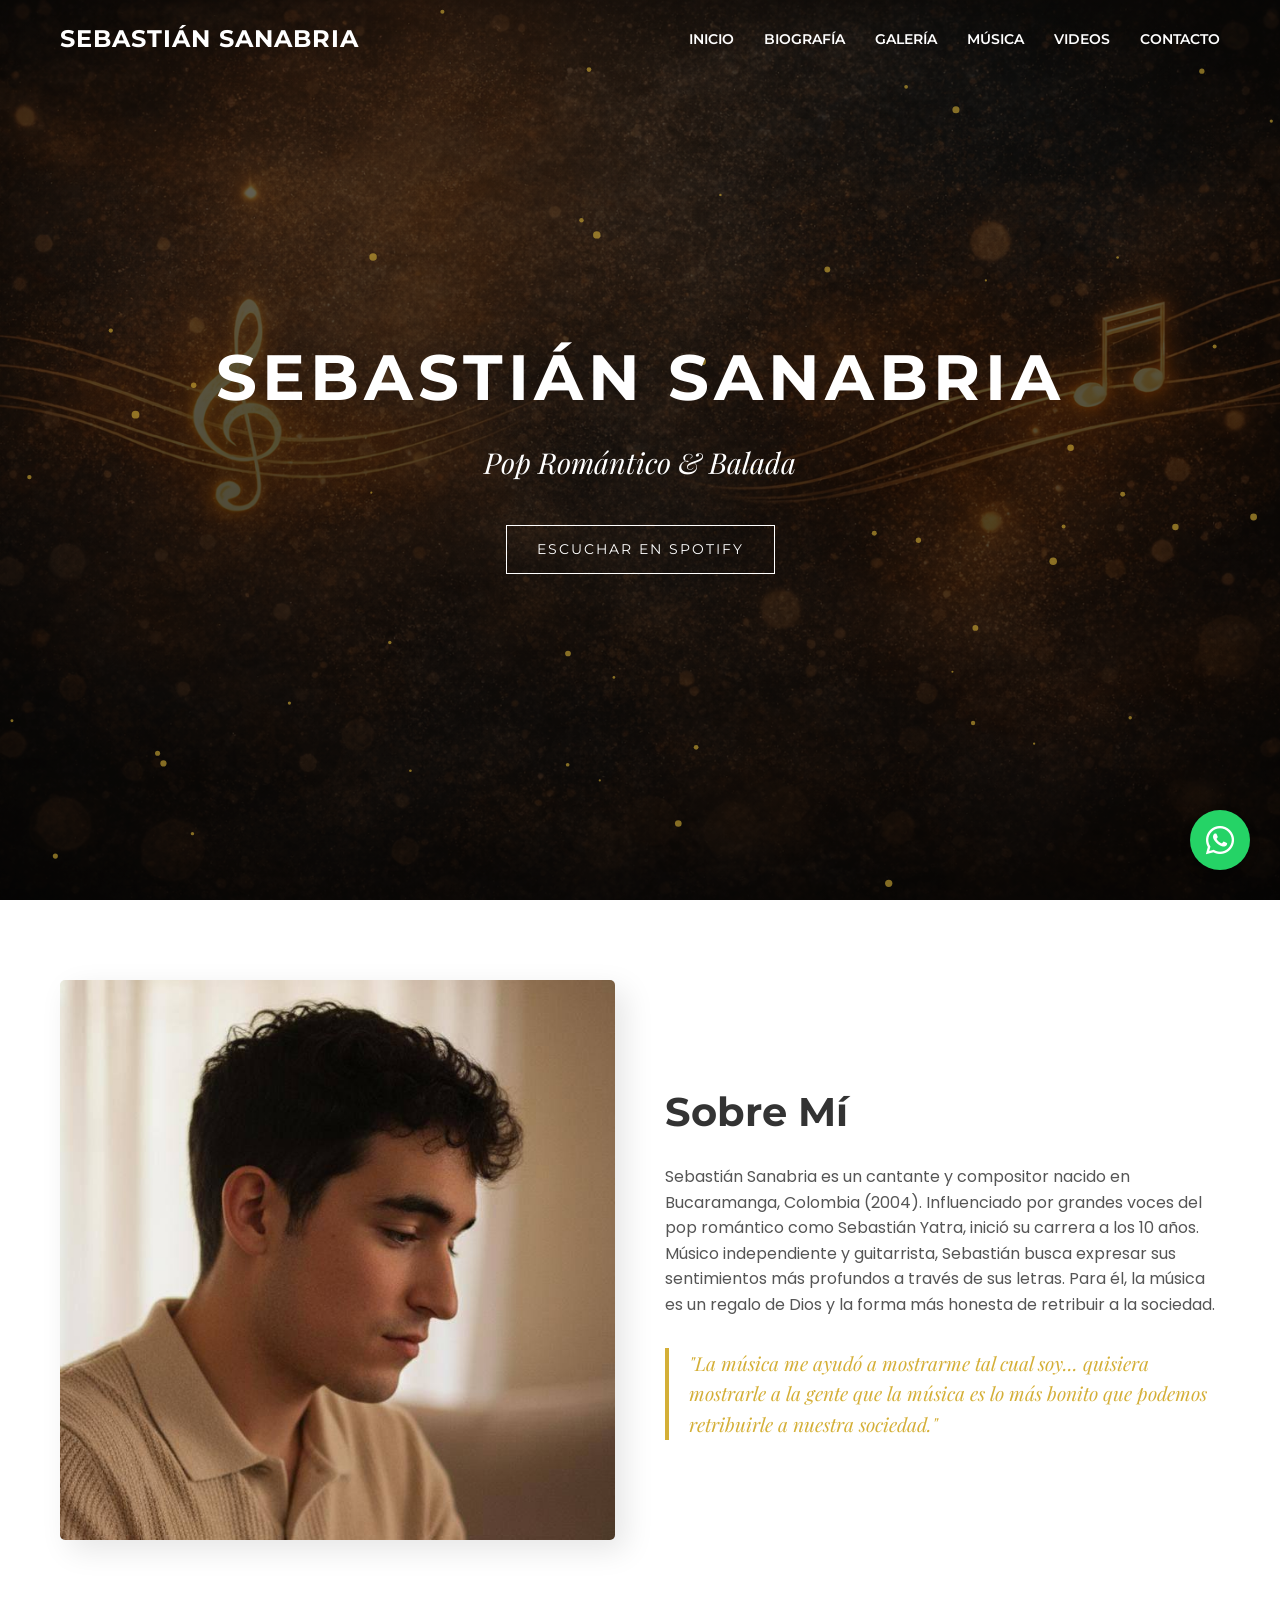
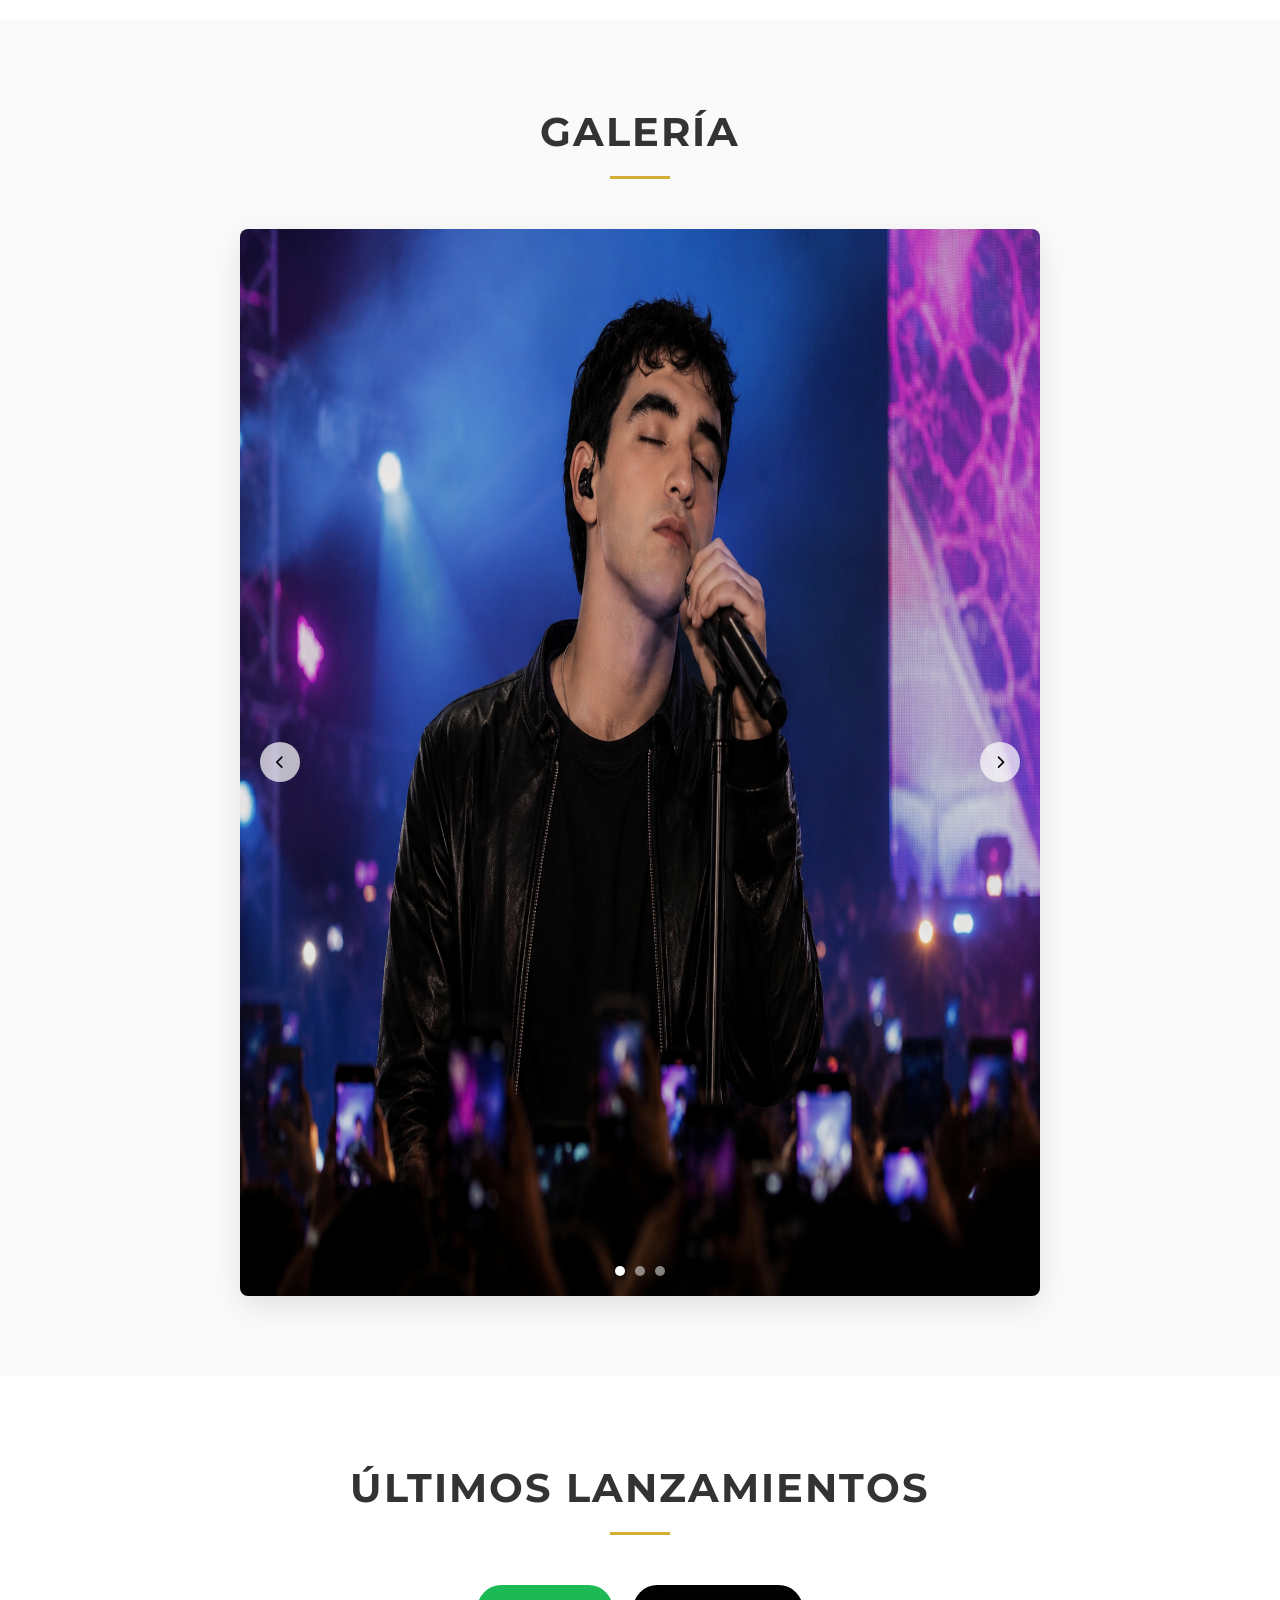
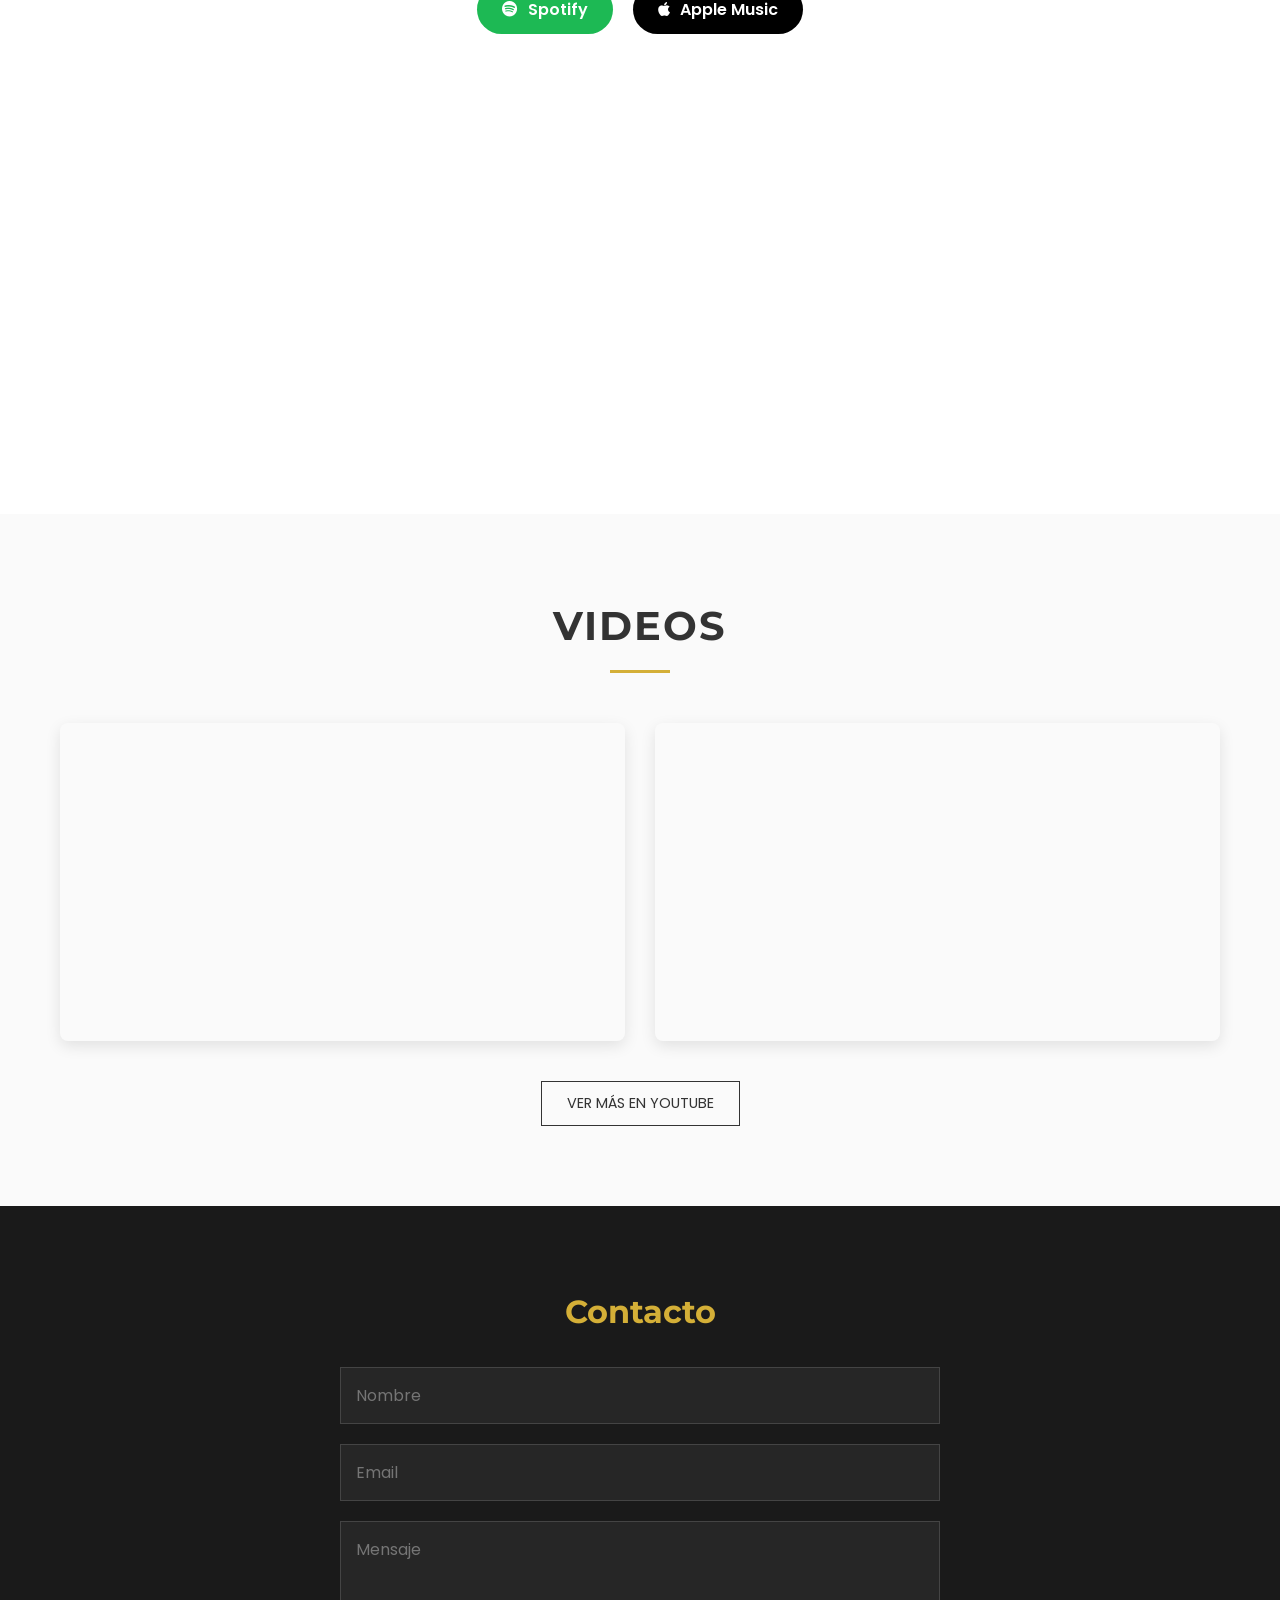
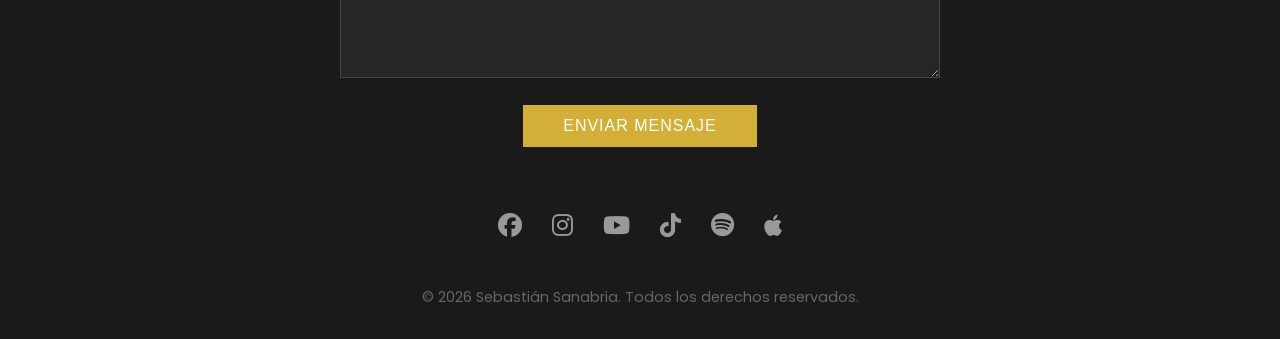
==== commit c85e7e4b: "cargue fotos" ====
--- a/index.html
+++ b/index.html
@@ -111,11 +111,11 @@
             <div class="carousel-container fade-in-up">
                 <button class="carousel-btn prev-btn"><i class="fas fa-chevron-left"></i></button>
                 <div class="carousel-slide">
-                    <img src="assets/img/foto1.jpg" alt="Foto 1" class="active"
+                    <img src="assets/img/imagen1.png" alt="Foto 1" class="active"
                         onerror="this.src='https://placehold.co/1200x800?text=Foto+1'">
-                    <img src="assets/img/foto2.jpg" alt="Foto 2"
+                    <img src="assets/img/imagen2.png" alt="Foto 2"
                         onerror="this.src='https://placehold.co/1200x800?text=Foto+2'">
-                    <img src="assets/img/foto3.jpg" alt="Foto 3"
+                    <img src="assets/img/imagen3.png" alt="Foto 3"
                         onerror="this.src='https://placehold.co/1200x800?text=Foto+3'">
                 </div>
                 <button class="carousel-btn next-btn"><i class="fas fa-chevron-right"></i></button>
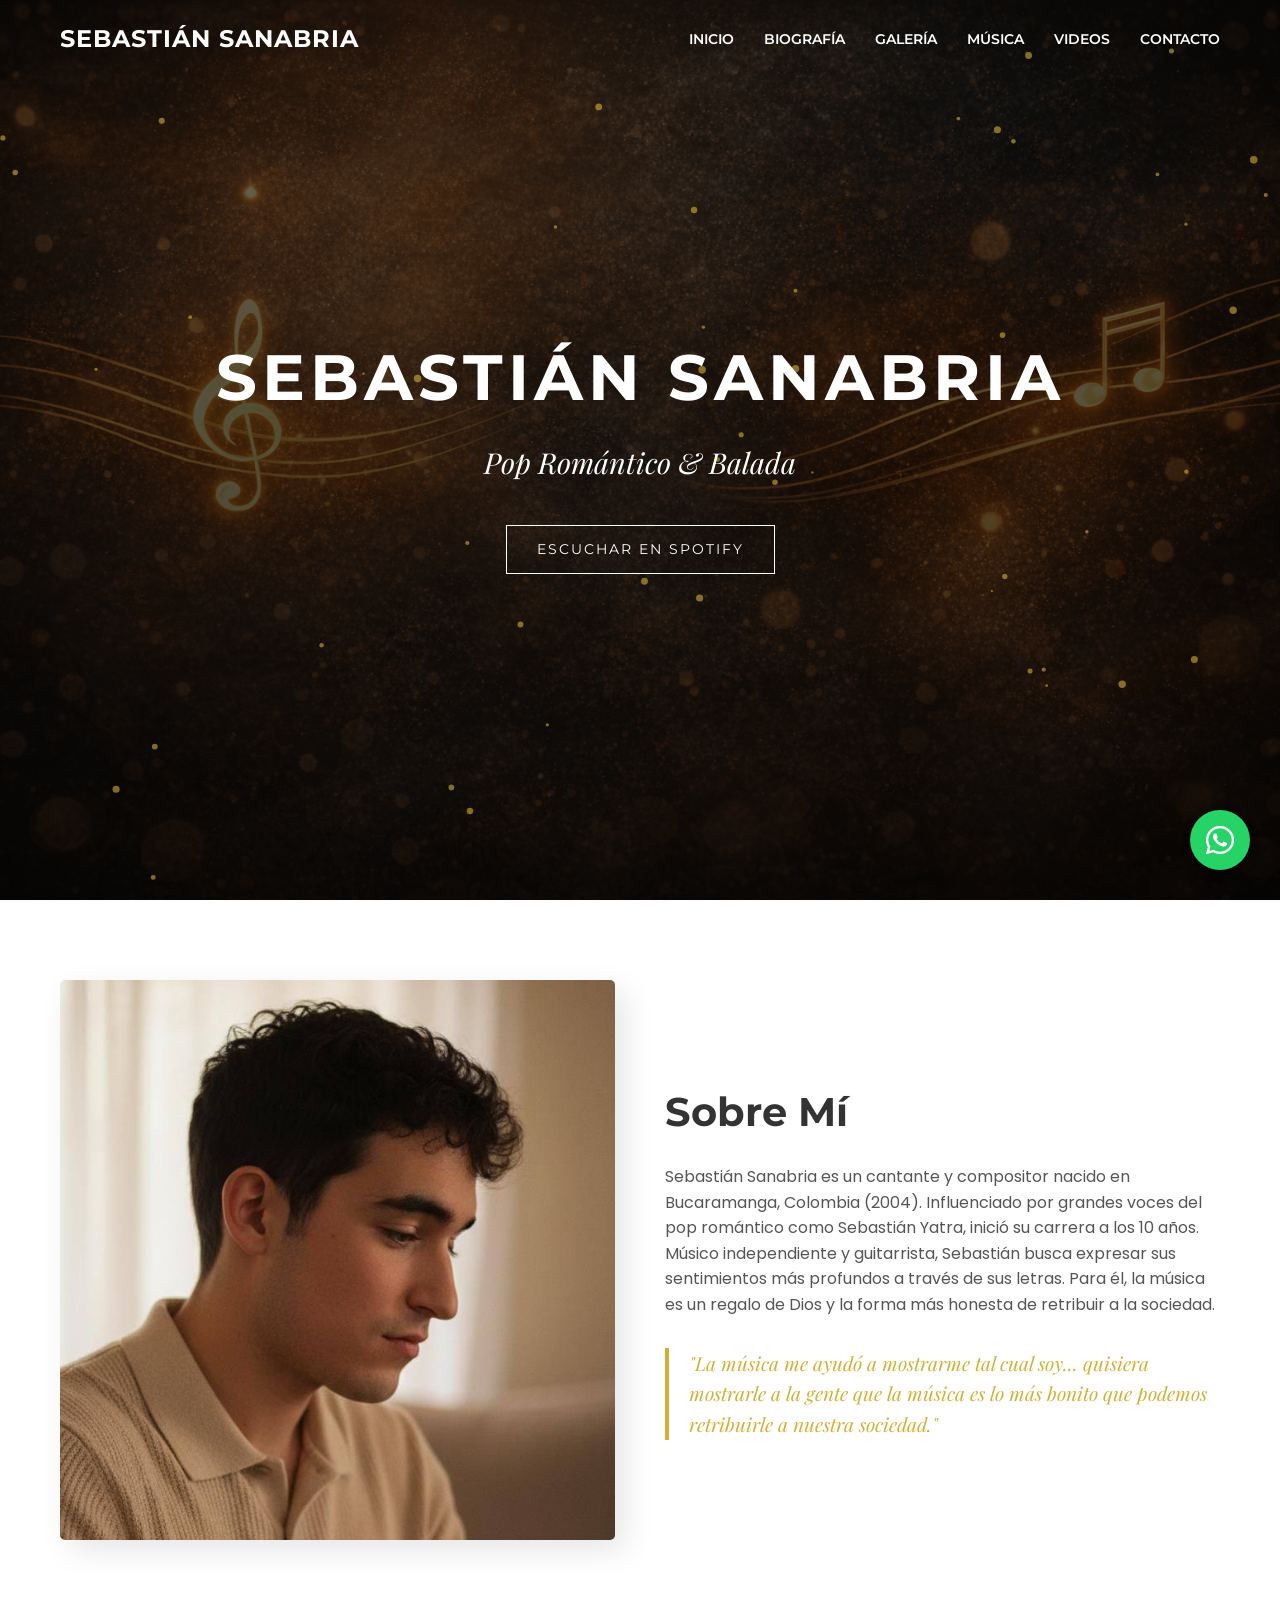
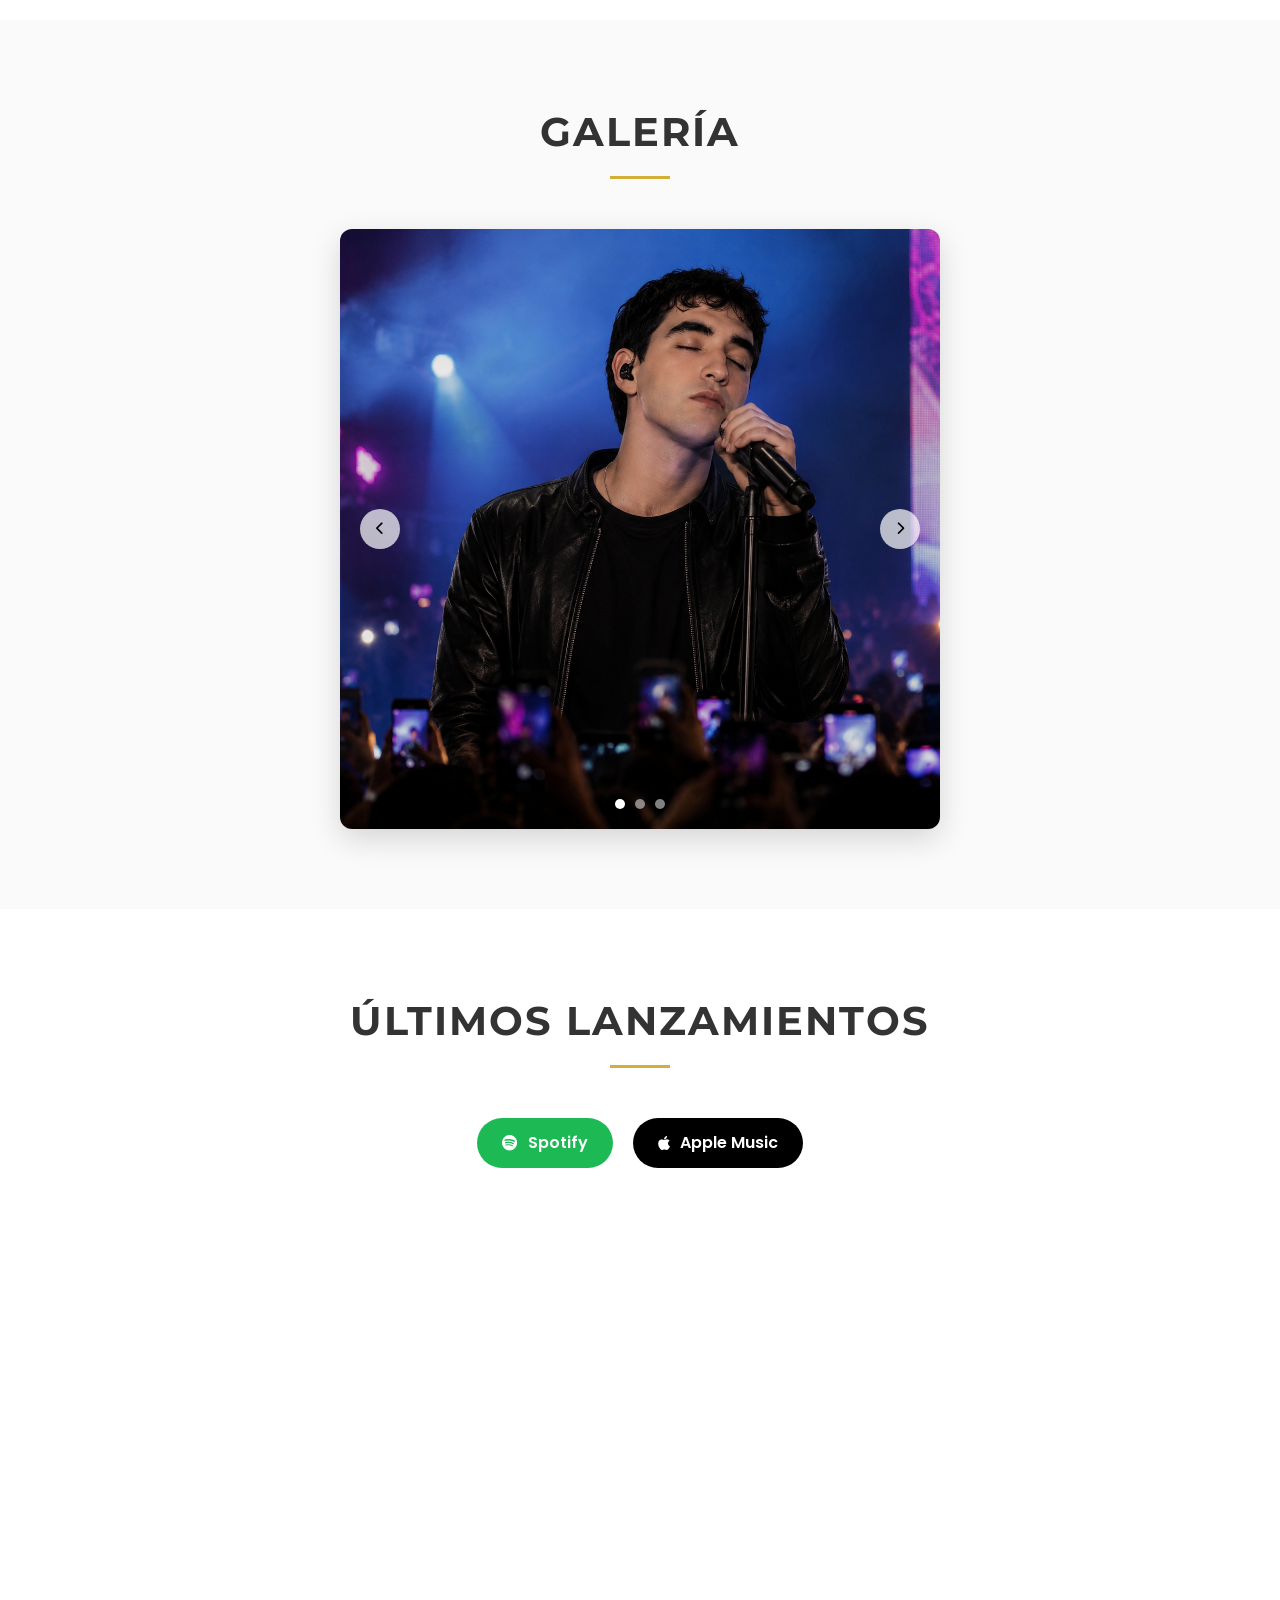
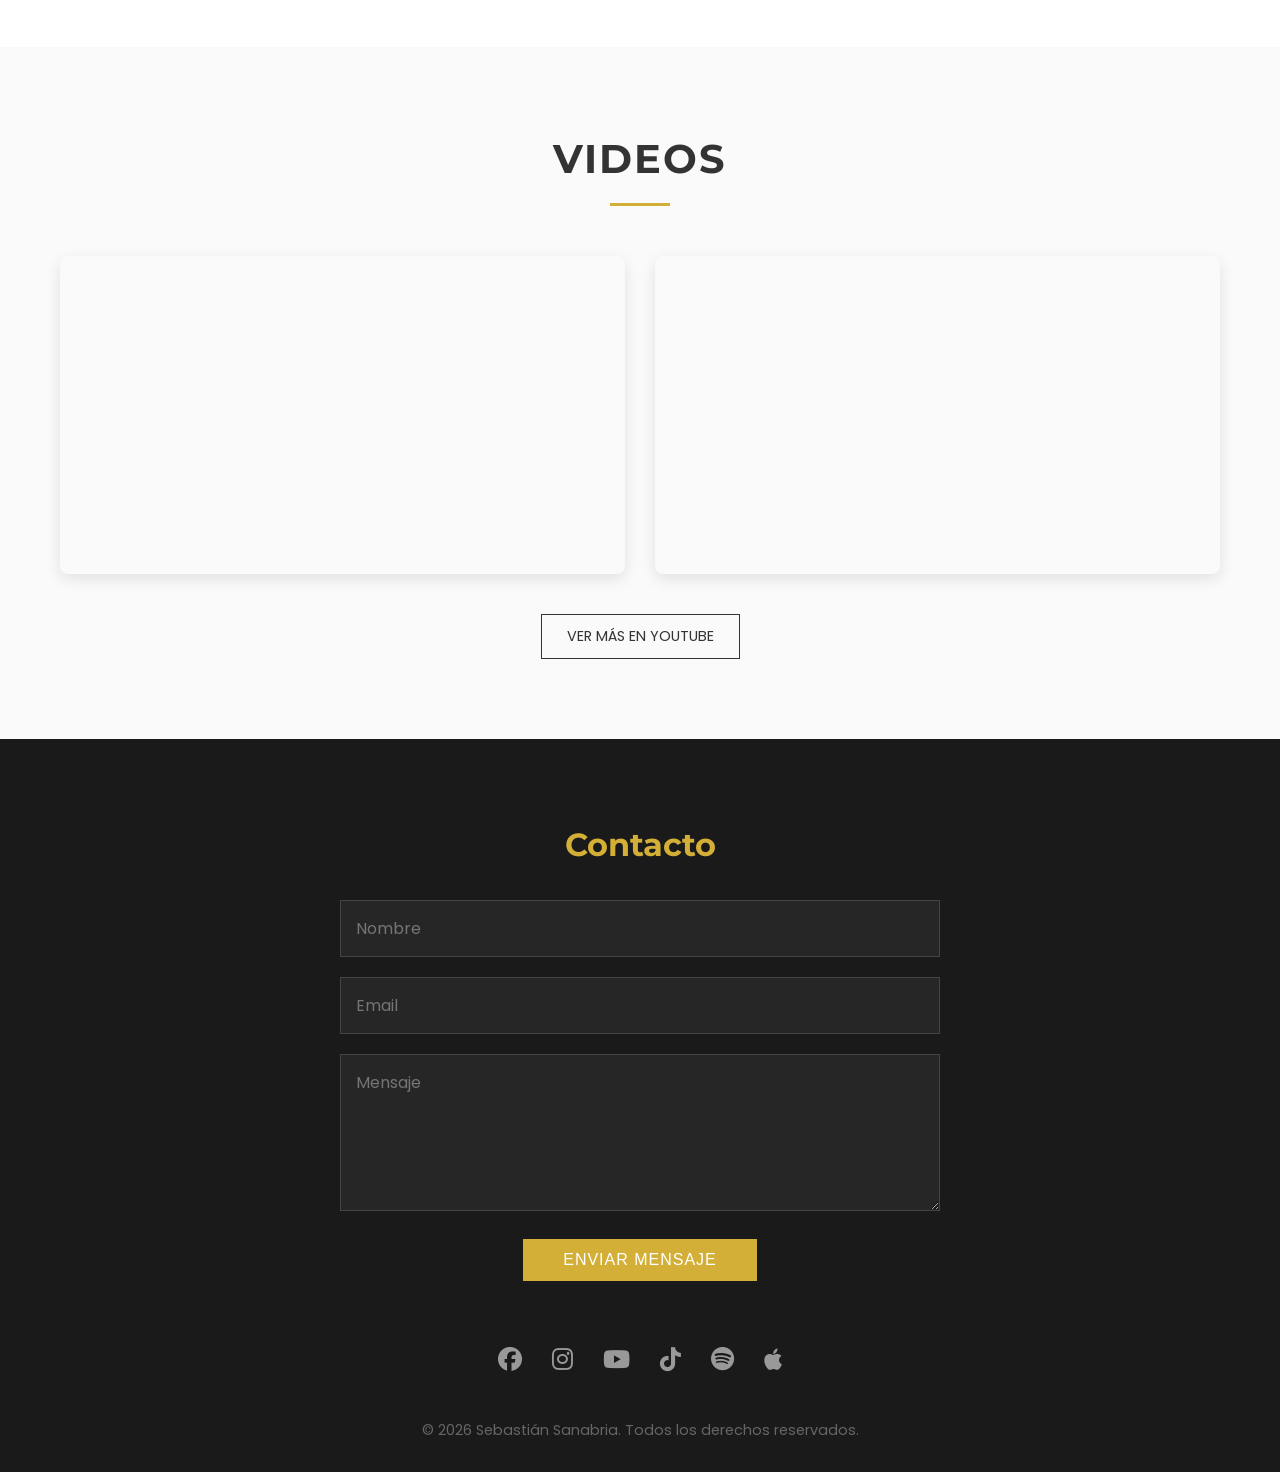
==== commit 342170b0: "fix: preloader rapido 1.5s con setTimeout, fonts display=swap, youtube loading=lazy" ====
--- a/index.html
+++ b/index.html
@@ -13,7 +13,7 @@
     <link rel="preconnect" href="https://fonts.googleapis.com">
     <link rel="preconnect" href="https://fonts.gstatic.com" crossorigin>
     <link
-        href="https://fonts.googleapis.com/css2?family=Montserrat:wght@300;400;600;700&family=Playfair+Display:ital,wght@0,400;0,700;1,400&family=Poppins:wght@300;400;500;600&display=block"
+        href="https://fonts.googleapis.com/css2?family=Montserrat:wght@300;400;600;700&family=Playfair+Display:ital,wght@0,400;0,700;1,400&family=Poppins:wght@300;400;500;600&display=swap"
         rel="stylesheet">
 
     <!-- CSS -->
@@ -161,7 +161,7 @@
                         title="Elvis Presley Can't Help Falling In Love With You - Sebastián Sanabria"
                         frameborder="0"
                         allow="accelerometer; autoplay; clipboard-write; encrypted-media; gyroscope; picture-in-picture; web-share"
-                        allowfullscreen></iframe>
+                        allowfullscreen loading="lazy"></iframe>
                 </div>
                 <!-- Video 2 -->
                 <div class="video-item">
@@ -170,7 +170,7 @@
                         title="Tu Poeta (Acústico) - Sebastián Sanabria"
                         frameborder="0"
                         allow="accelerometer; autoplay; clipboard-write; encrypted-media; gyroscope; picture-in-picture; web-share"
-                        allowfullscreen></iframe>
+                        allowfullscreen loading="lazy"></iframe>
                 </div>
             </div>
             <div class="center-btn">
--- a/style.css
+++ b/style.css
@@ -332,21 +332,26 @@
 /* Gallery / Carousel */
 .carousel-container {
     position: relative;
-    max-width: 800px;
+    max-width: 600px;
     margin: 0 auto;
     overflow: hidden;
-    border-radius: 8px;
-    box-shadow: 0 10px 30px rgba(0, 0, 0, 0.1);
+    border-radius: 12px;
+    box-shadow: 0 10px 30px rgba(0, 0, 0, 0.15);
 }
 
 .carousel-slide {
     display: flex;
     transition: transform 0.5s ease-in-out;
+    width: 100%;
 }
 
 .carousel-slide img {
-    width: 100%;
-    flex-shrink: 0;
+    flex: 0 0 100%;
+    width: 100%;
+    height: 600px;
+    object-fit: cover;
+    object-position: center center;
+    display: block;
 }
 
 .carousel-btn {
@@ -700,6 +705,10 @@
         margin-bottom: 40px;
     }
 
+    .carousel-slide img {
+        height: 380px;
+    }
+
     .bio-text h2 {
         font-size: 2rem;
     }
@@ -753,6 +762,10 @@
 
     .bio-text h2 {
         font-size: 1.6rem;
+    }
+
+    .carousel-slide img {
+        height: 320px;
     }
 
     .bio-text p {
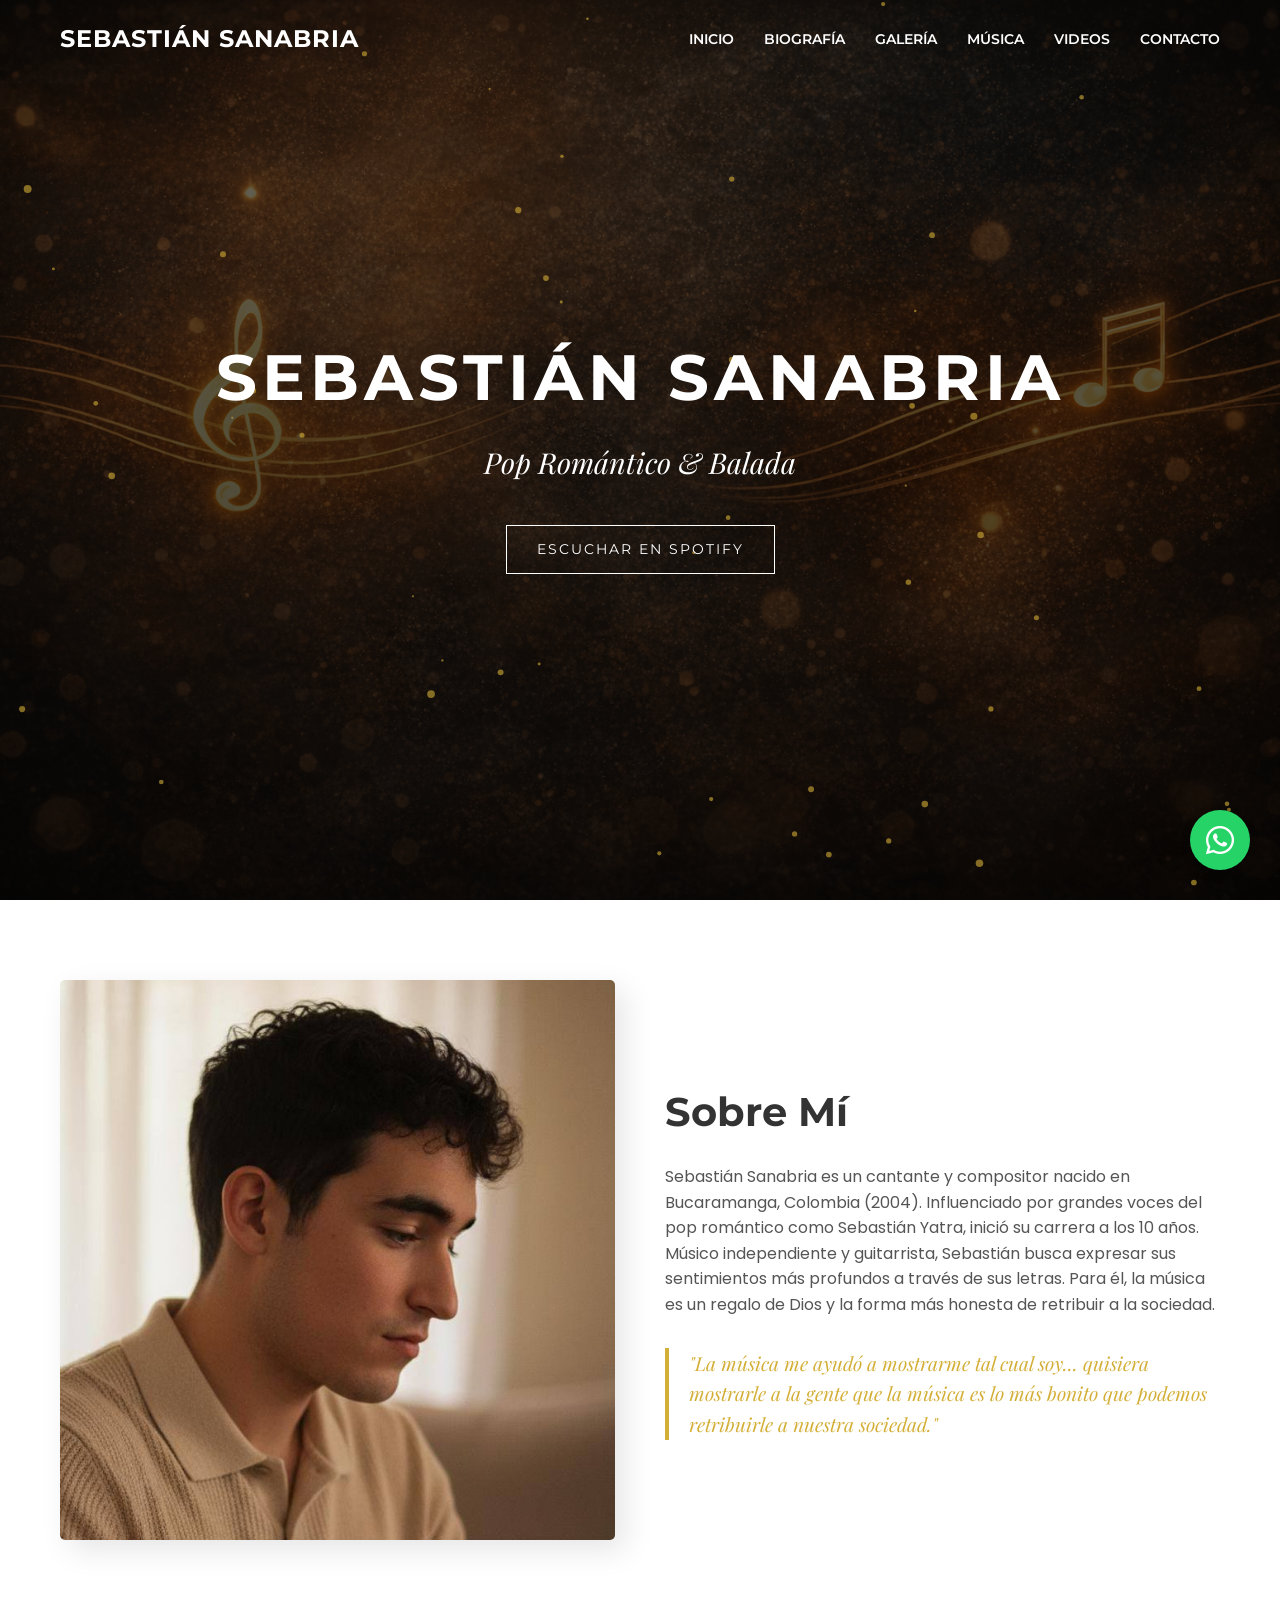
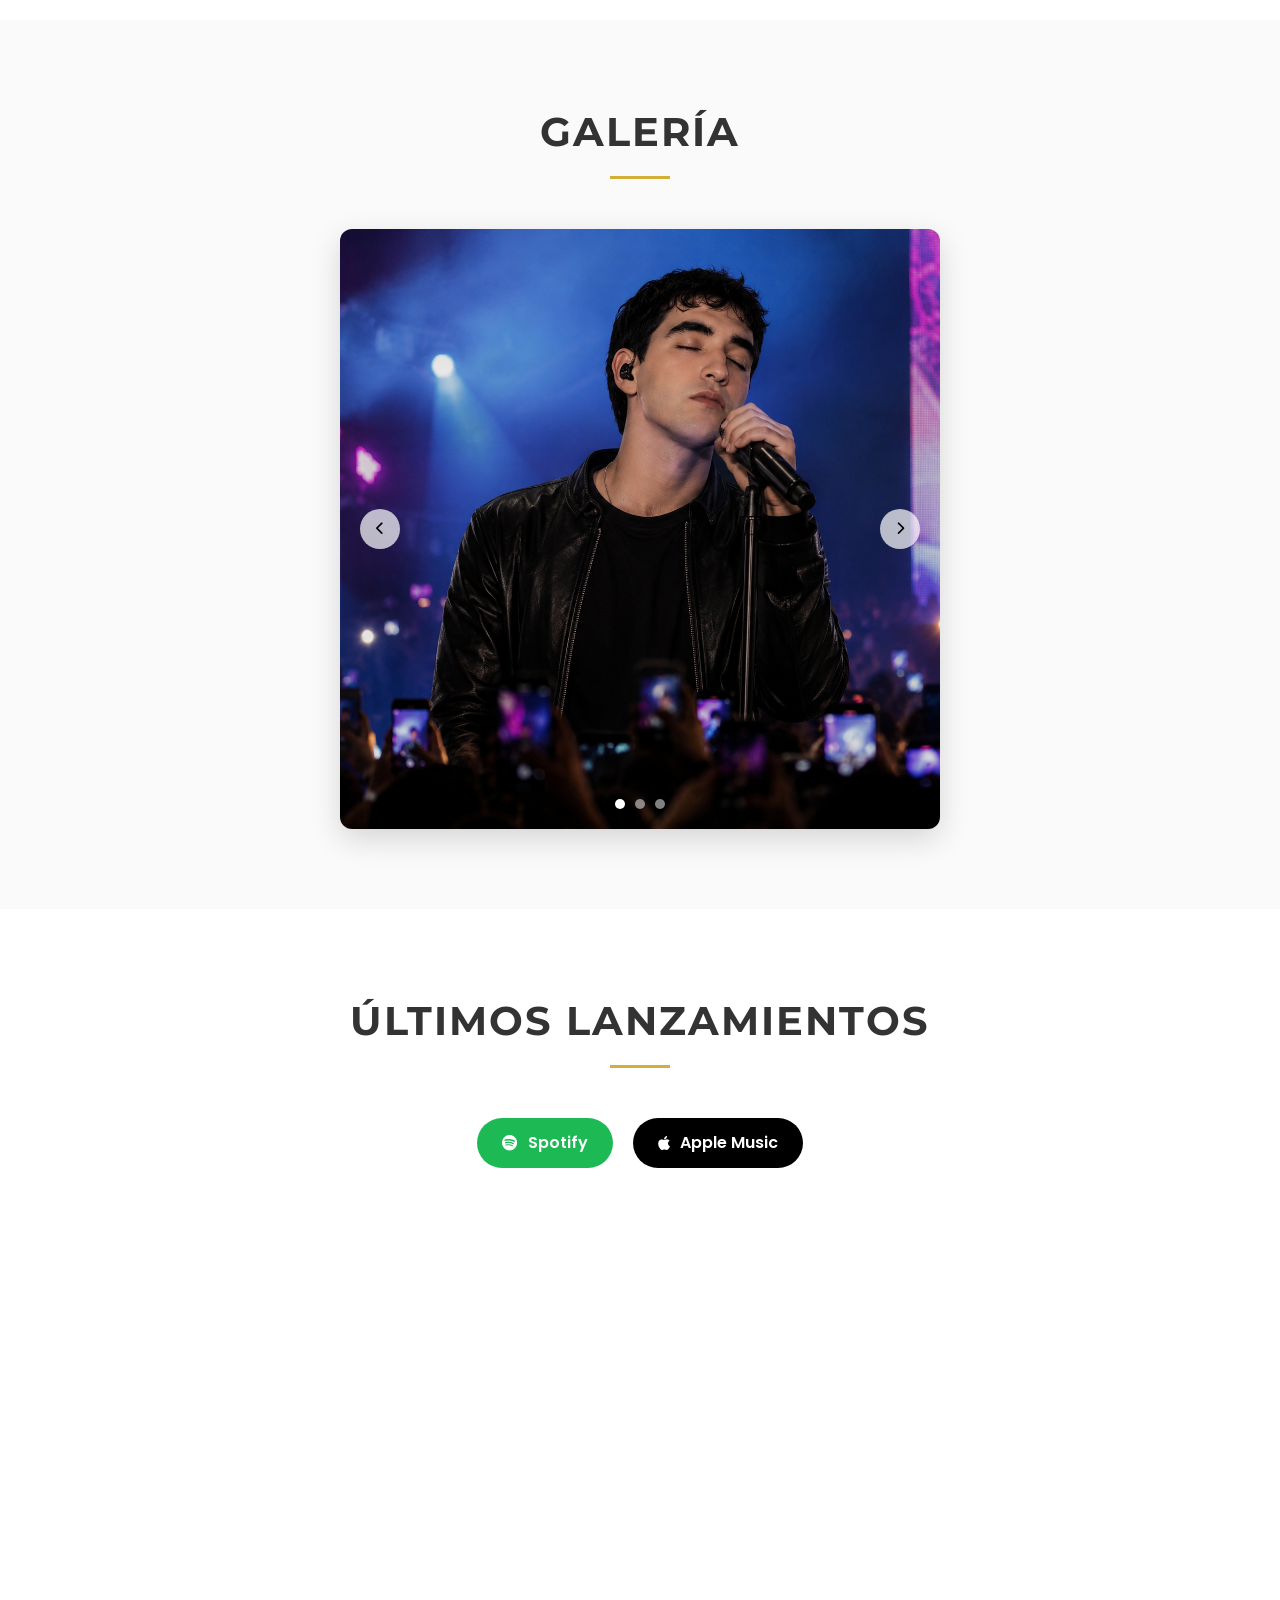
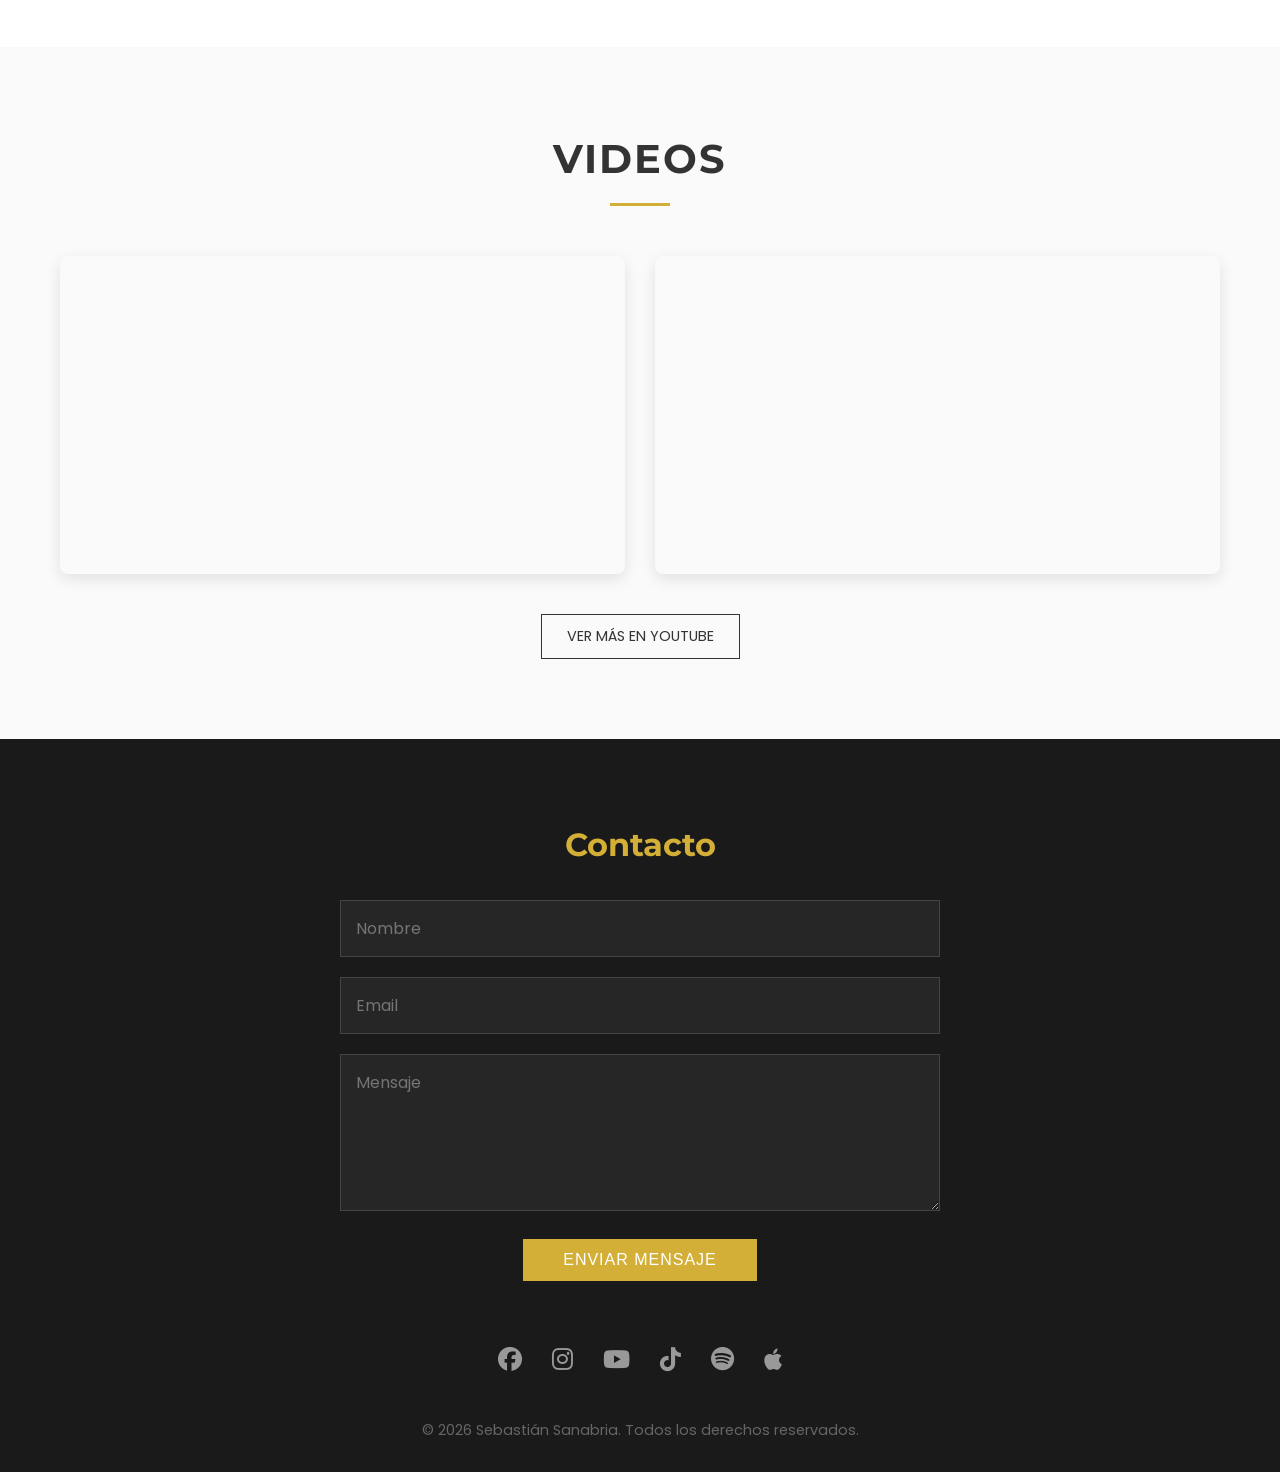
==== commit 3fc0d76e: "fix: preloader optimized to wait for load AND min 1.5s, lazy loaded Spotify iframe" ====
--- a/index.html
+++ b/index.html
@@ -32,6 +32,26 @@
             <div class="loader-line"></div>
         </div>
     </div>
+    <script>
+        // Preloader: hide when BOTH 1.5s minimum AND page load are done
+        (function() {
+            var timerDone = false;
+            var loadDone = false;
+            function hidePreloader() {
+                if (timerDone && loadDone) {
+                    document.body.classList.add('loaded');
+                }
+            }
+            setTimeout(function() {
+                timerDone = true;
+                hidePreloader();
+            }, 1500);
+            window.addEventListener('load', function() {
+                loadDone = true;
+                hidePreloader();
+            });
+        })();
+    </script>
 
     <!-- Header / Navbar -->
     <header id="header">
@@ -143,7 +163,8 @@
                 <iframe style="border-radius:12px"
                     src="https://open.spotify.com/embed/artist/6Ii7IJH1Ip7DZVbcPDunBc?utm_source=generator"
                     width="100%" height="352" frameBorder="0" allowfullscreen=""
-                    allow="autoplay; clipboard-write; encrypted-media; fullscreen; picture-in-picture">
+                    allow="autoplay; clipboard-write; encrypted-media; fullscreen; picture-in-picture"
+                    loading="lazy">
                 </iframe>
             </div>
         </div>
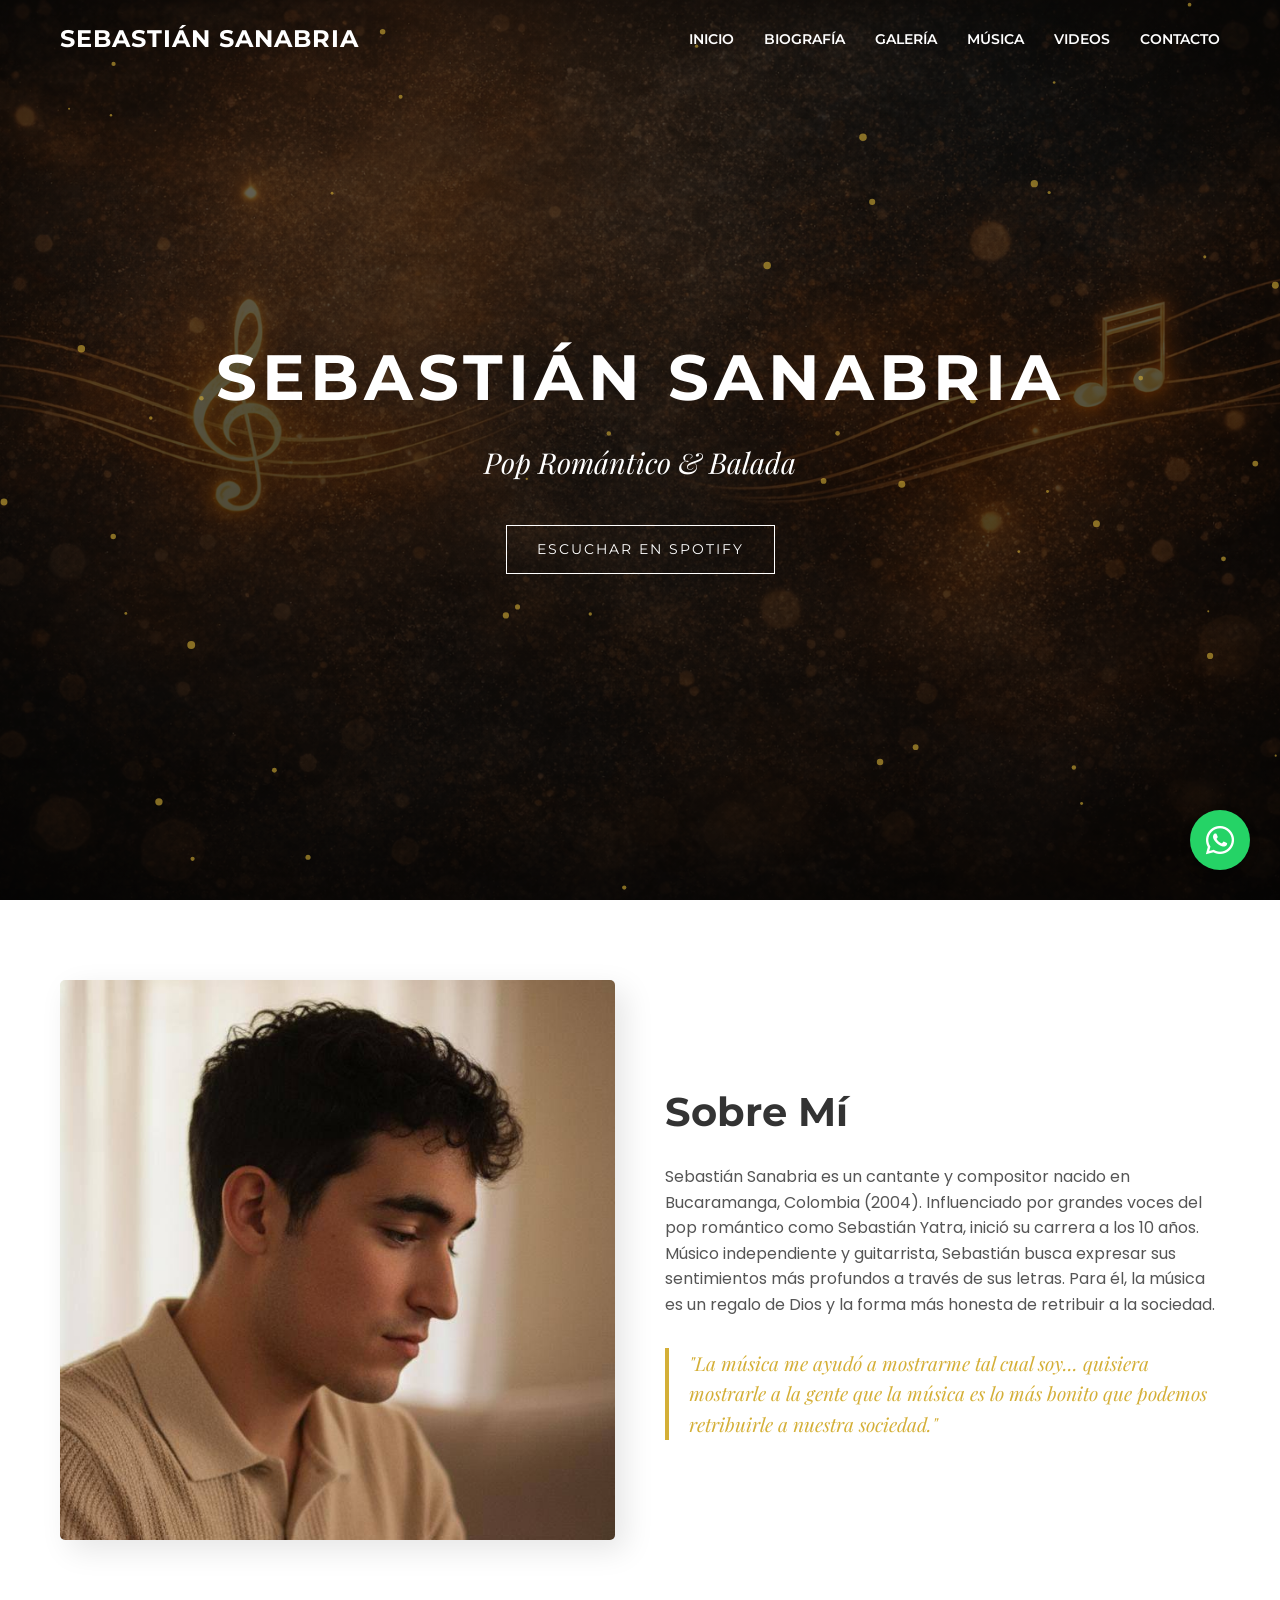
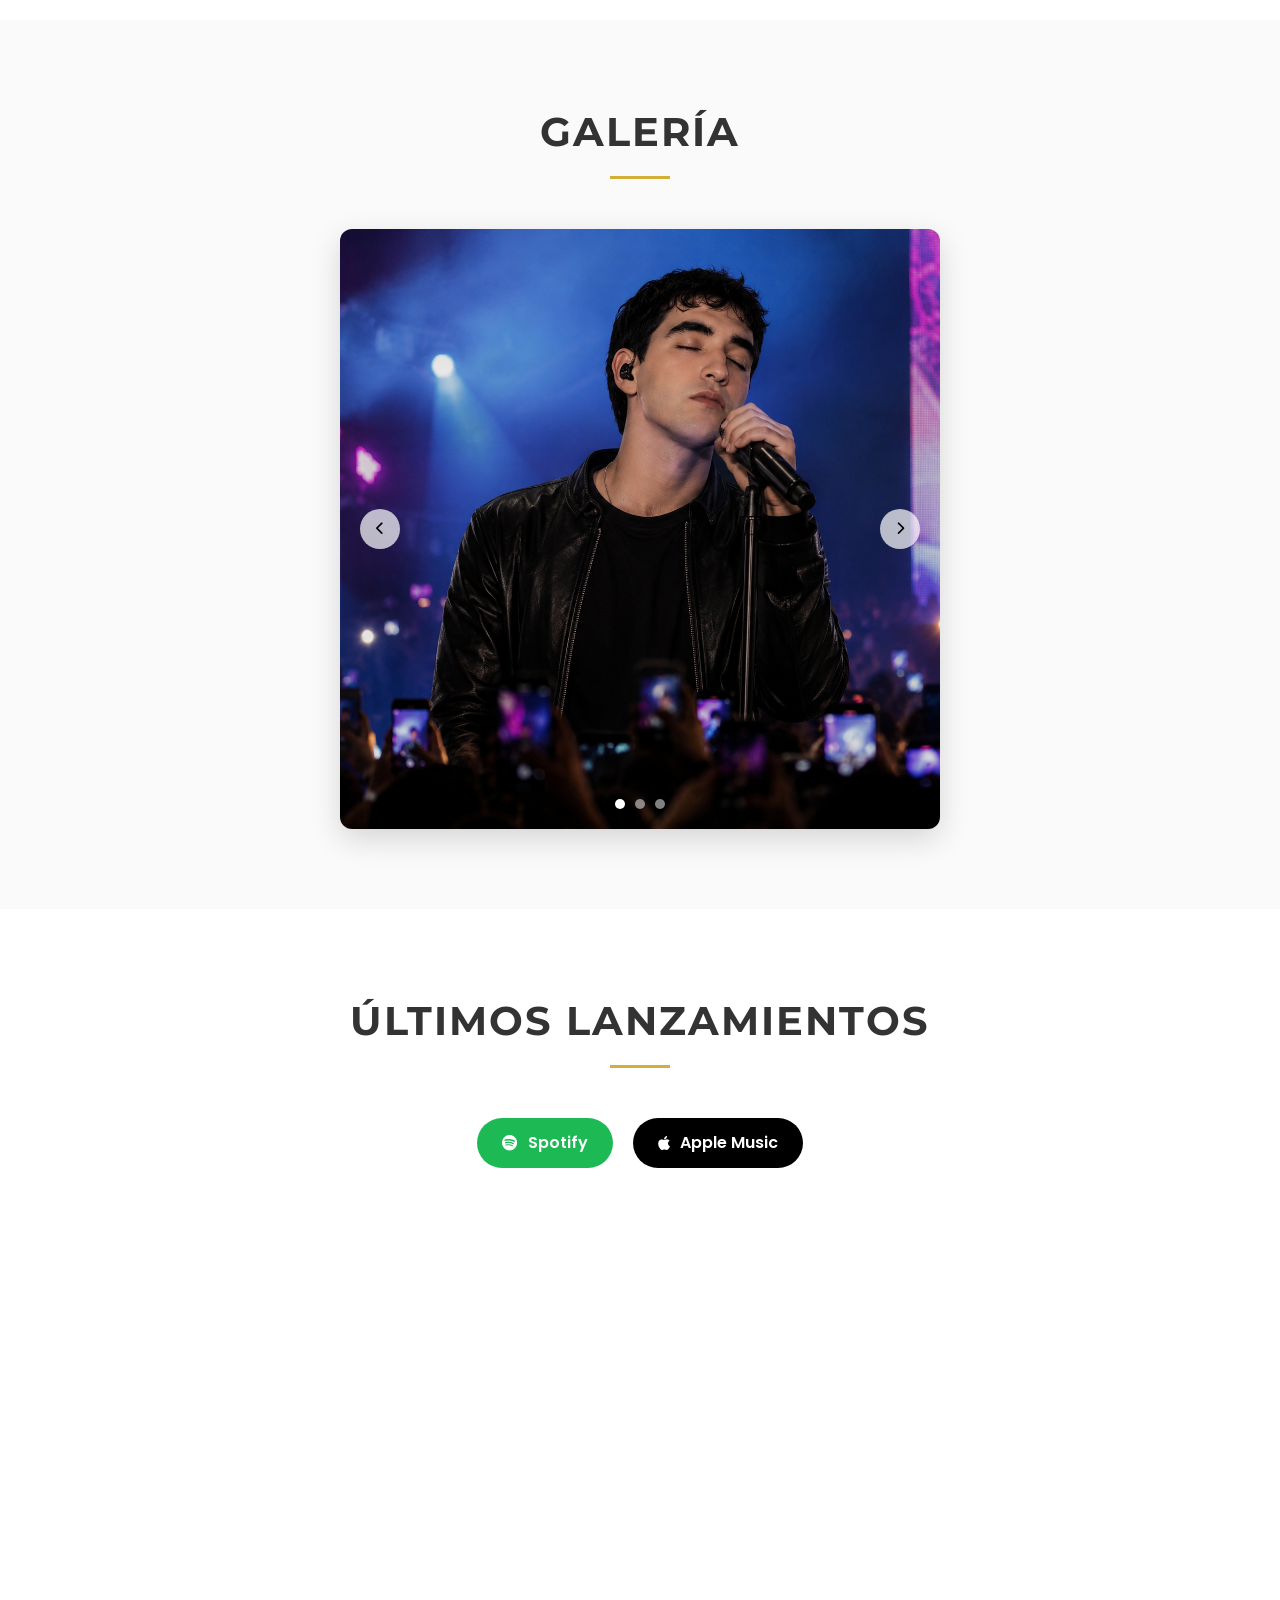
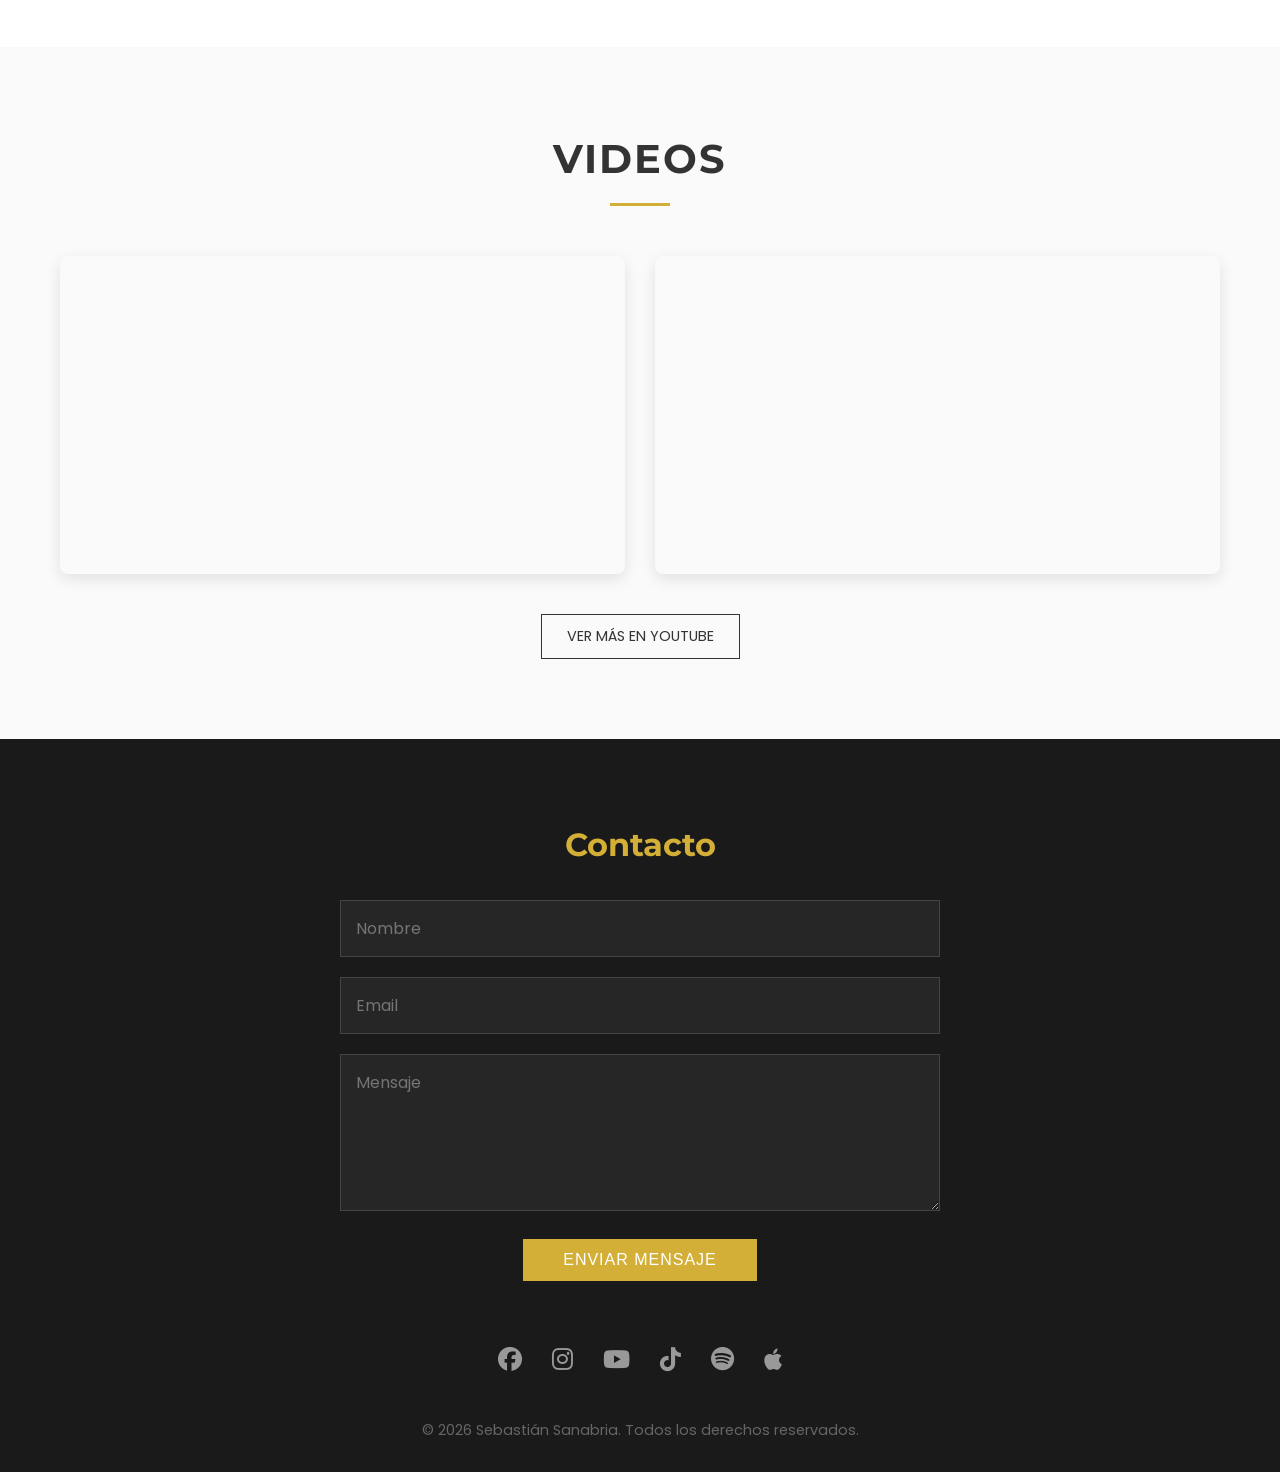
==== commit 0e40ab57: "fix: remove loading=lazy from iframes, set preloader to simple 1.5s timer to ensure everything displ" ====
--- a/index.html
+++ b/index.html
@@ -33,24 +33,10 @@
         </div>
     </div>
     <script>
-        // Preloader: hide when BOTH 1.5s minimum AND page load are done
-        (function() {
-            var timerDone = false;
-            var loadDone = false;
-            function hidePreloader() {
-                if (timerDone && loadDone) {
-                    document.body.classList.add('loaded');
-                }
-            }
-            setTimeout(function() {
-                timerDone = true;
-                hidePreloader();
-            }, 1500);
-            window.addEventListener('load', function() {
-                loadDone = true;
-                hidePreloader();
-            });
-        })();
+        // Preloader: hide after exactly 1.5 seconds so it does not block on heavy assets
+        setTimeout(function() {
+            document.body.classList.add('loaded');
+        }, 1500);
     </script>
 
     <!-- Header / Navbar -->
@@ -163,8 +149,7 @@
                 <iframe style="border-radius:12px"
                     src="https://open.spotify.com/embed/artist/6Ii7IJH1Ip7DZVbcPDunBc?utm_source=generator"
                     width="100%" height="352" frameBorder="0" allowfullscreen=""
-                    allow="autoplay; clipboard-write; encrypted-media; fullscreen; picture-in-picture"
-                    loading="lazy">
+                    allow="autoplay; clipboard-write; encrypted-media; fullscreen; picture-in-picture">
                 </iframe>
             </div>
         </div>
@@ -175,14 +160,14 @@
         <div class="container">
             <h2 class="section-title fade-in-up">Videos</h2>
             <div class="video-grid fade-in-up">
-                <!-- Video 1 -->
+                 <!-- Video 1 -->
                 <div class="video-item">
                     <iframe width="100%" height="315"
                         src="https://www.youtube-nocookie.com/embed/qu1780O9UPw"
                         title="Elvis Presley Can't Help Falling In Love With You - Sebastián Sanabria"
                         frameborder="0"
                         allow="accelerometer; autoplay; clipboard-write; encrypted-media; gyroscope; picture-in-picture; web-share"
-                        allowfullscreen loading="lazy"></iframe>
+                        allowfullscreen></iframe>
                 </div>
                 <!-- Video 2 -->
                 <div class="video-item">
@@ -191,7 +176,7 @@
                         title="Tu Poeta (Acústico) - Sebastián Sanabria"
                         frameborder="0"
                         allow="accelerometer; autoplay; clipboard-write; encrypted-media; gyroscope; picture-in-picture; web-share"
-                        allowfullscreen loading="lazy"></iframe>
+                        allowfullscreen></iframe>
                 </div>
             </div>
             <div class="center-btn">
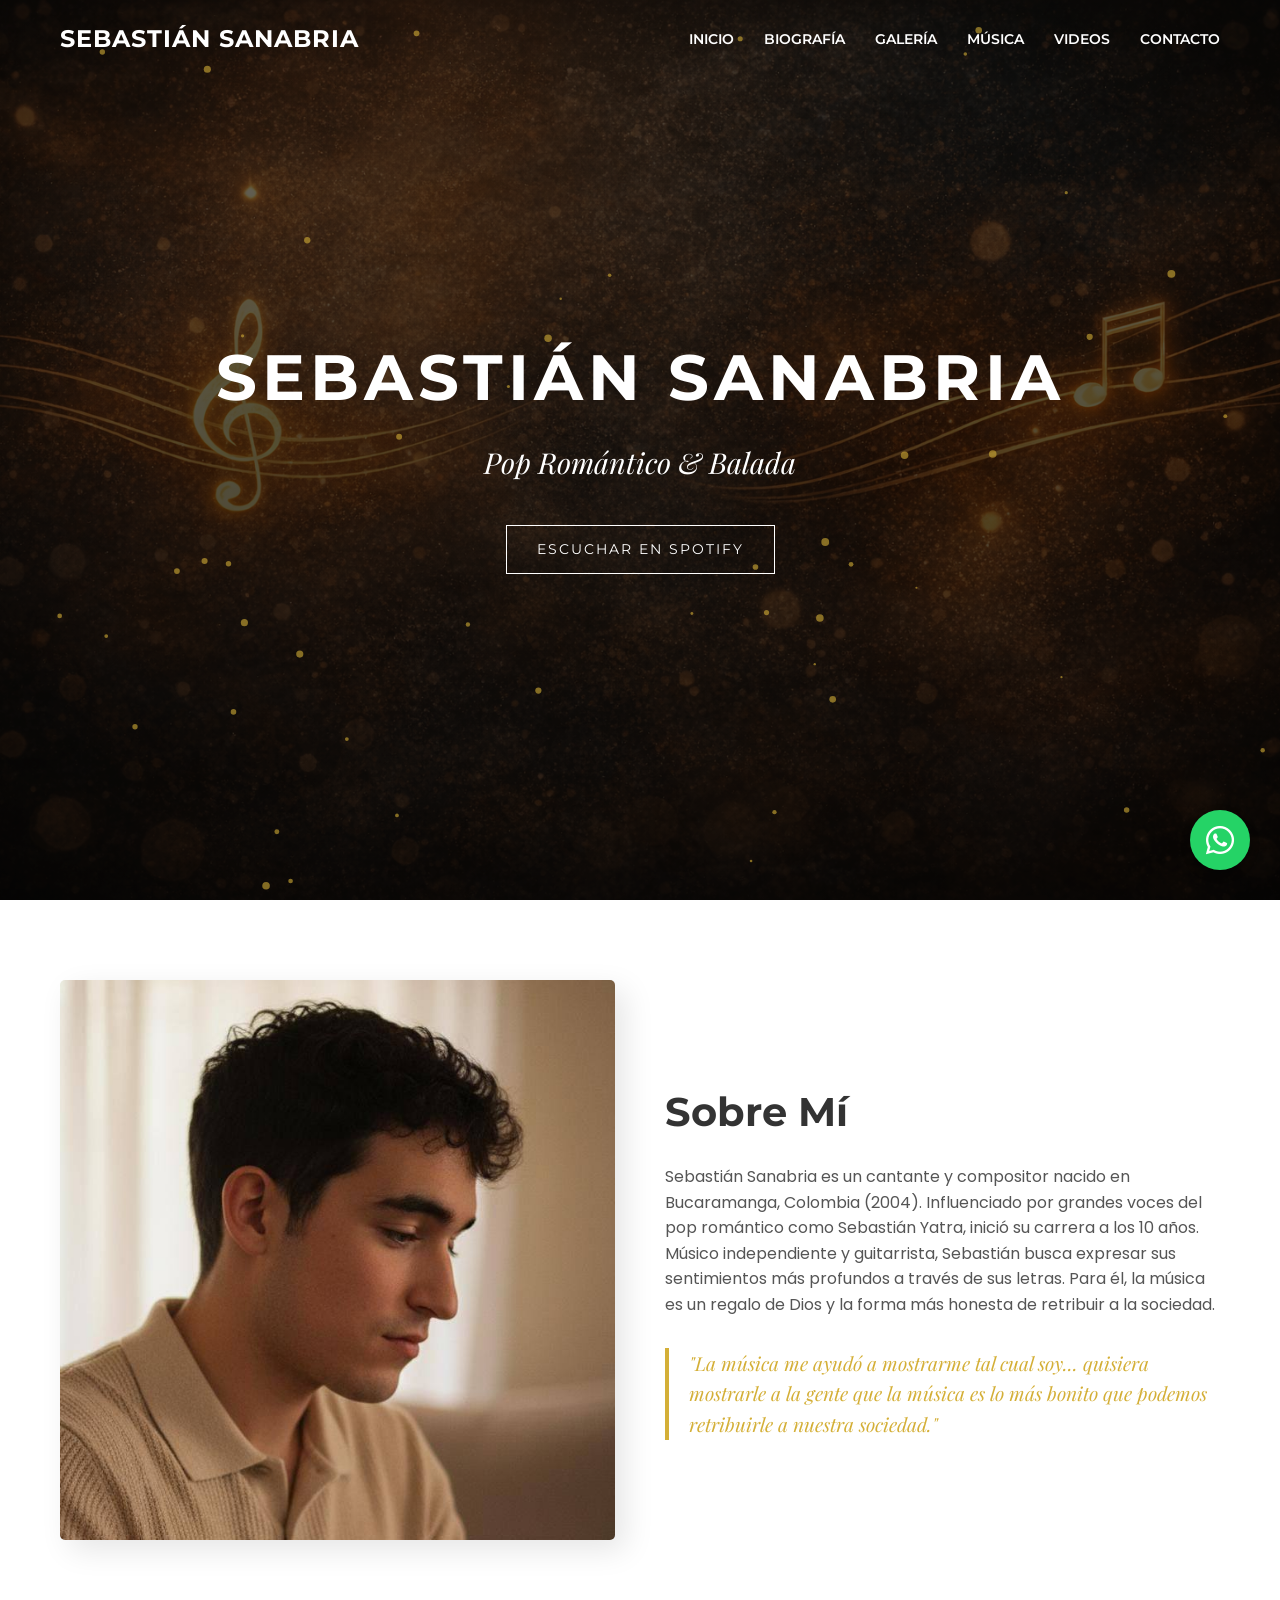
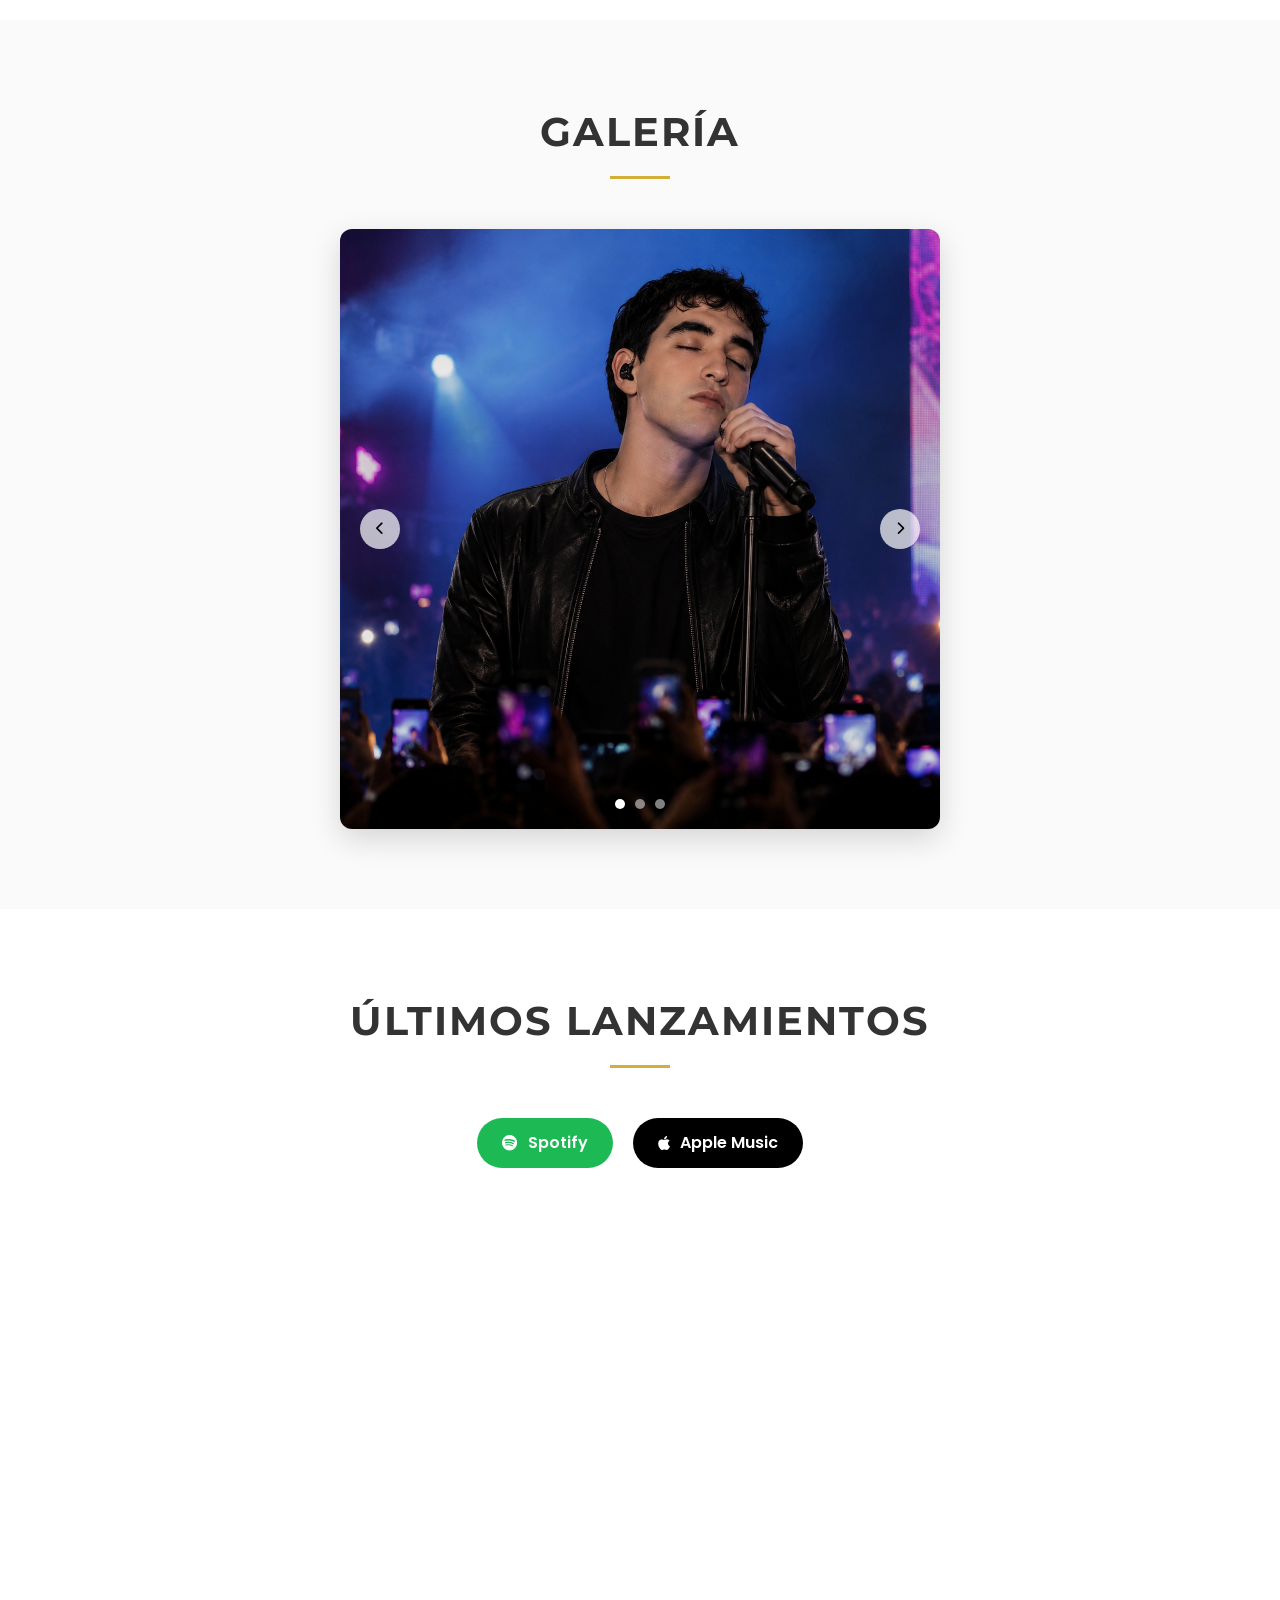
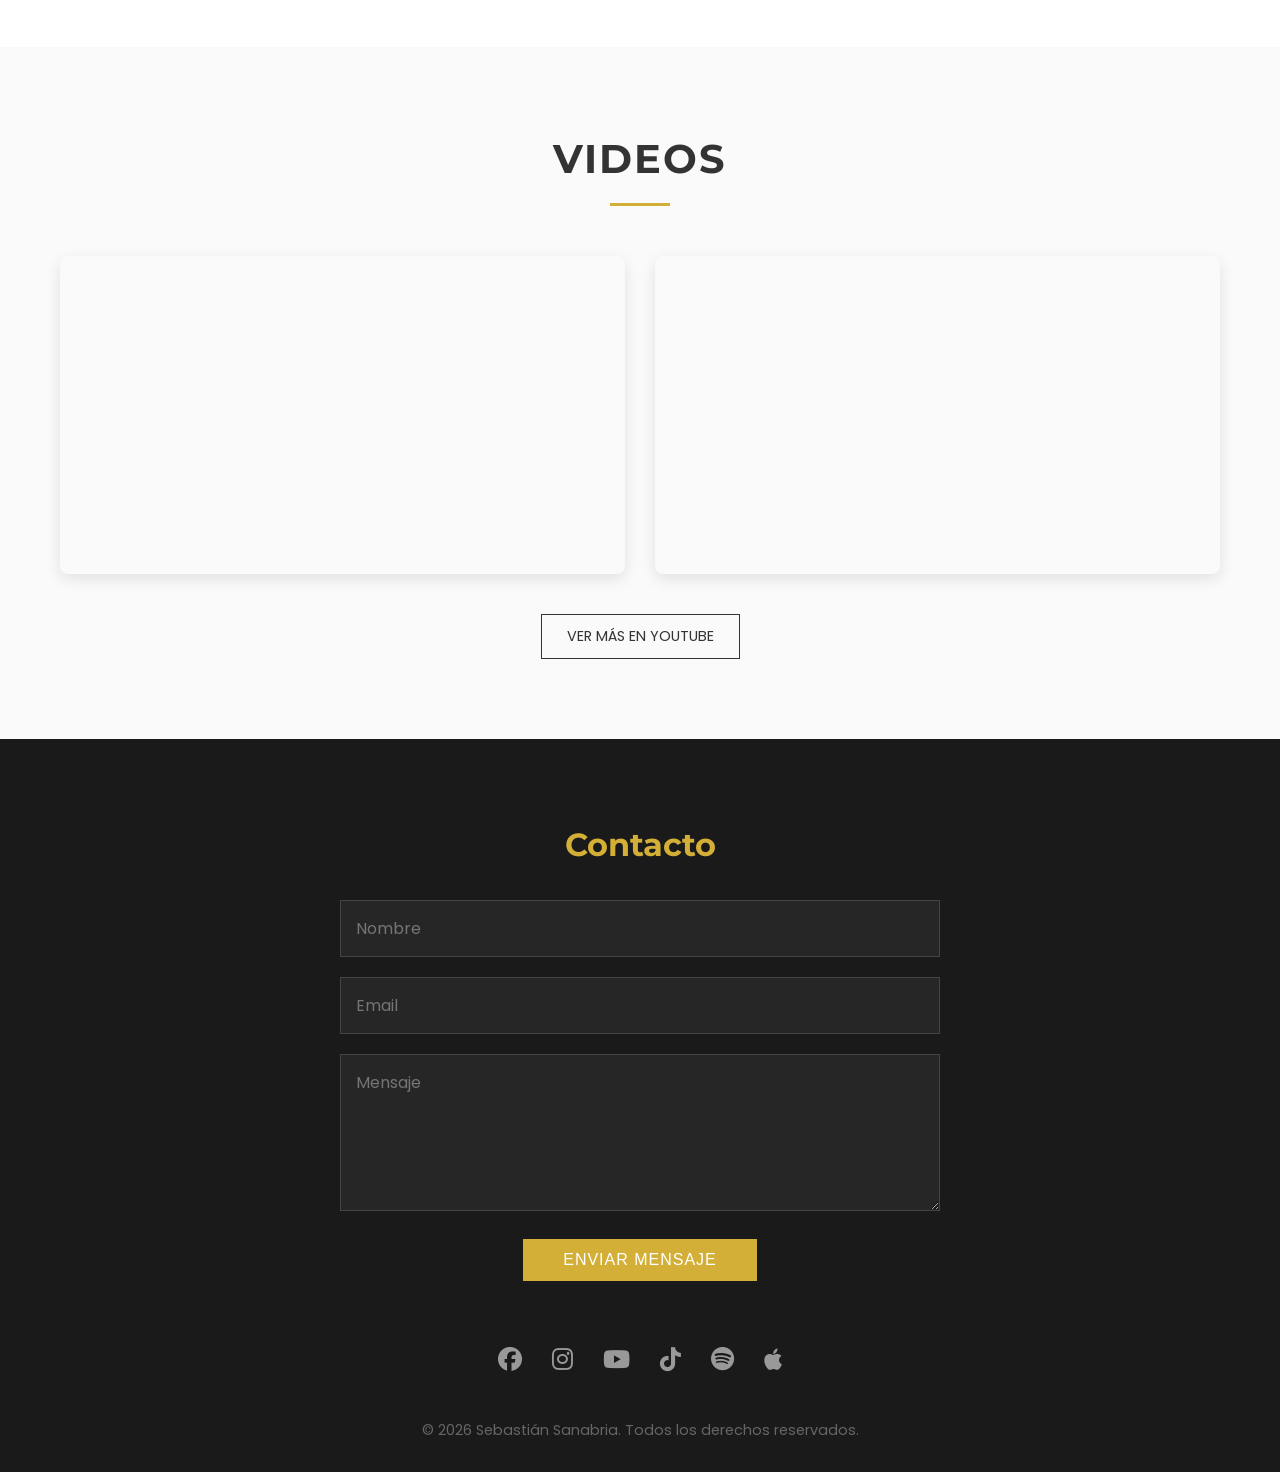
==== commit 76df5672: "fix: remove fade-in-up animation from Spotify embed to prevent width/height calculation issues on lo" ====
--- a/index.html
+++ b/index.html
@@ -145,7 +145,7 @@
                     class="platform-btn apple"><i class="fab fa-apple"></i> Apple Music</a>
             </div>
 
-            <div class="spotify-embeds fade-in-up">
+            <div class="spotify-embeds">
                 <iframe style="border-radius:12px"
                     src="https://open.spotify.com/embed/artist/6Ii7IJH1Ip7DZVbcPDunBc?utm_source=generator"
                     width="100%" height="352" frameBorder="0" allowfullscreen=""
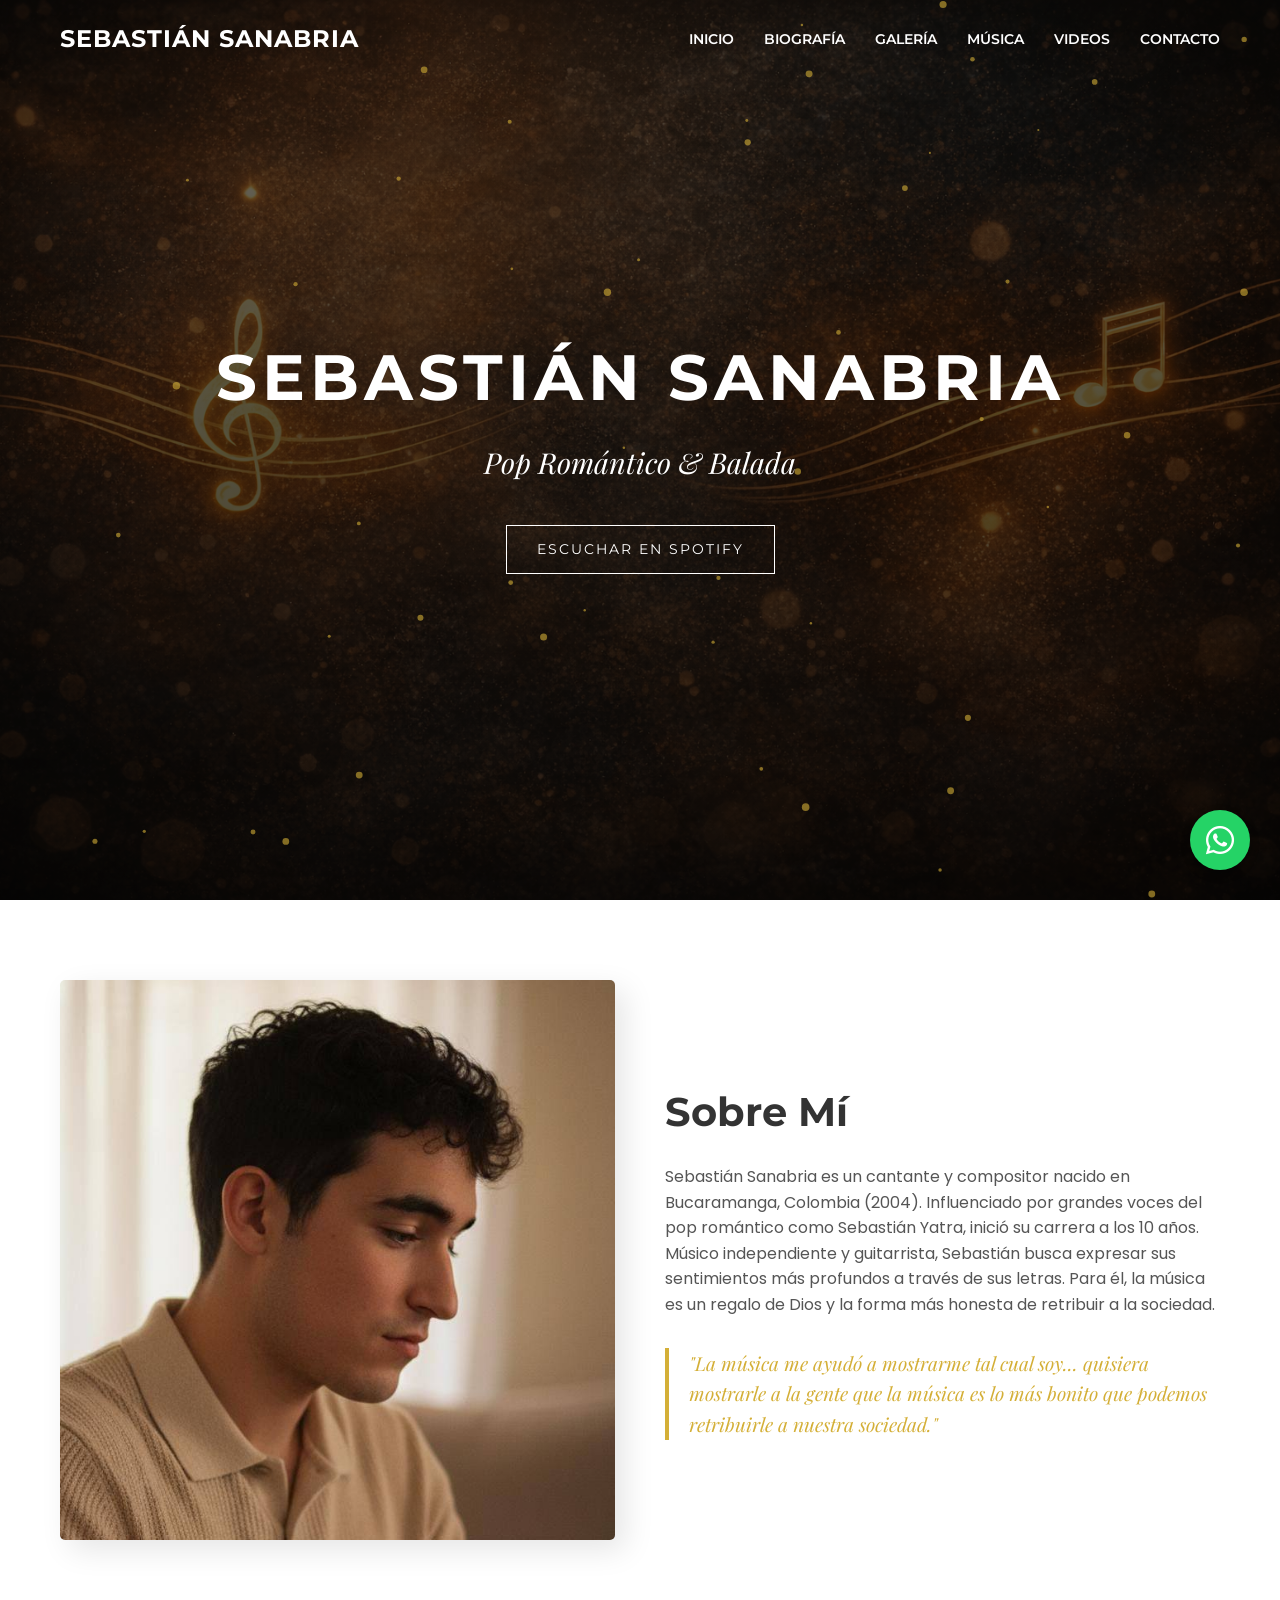
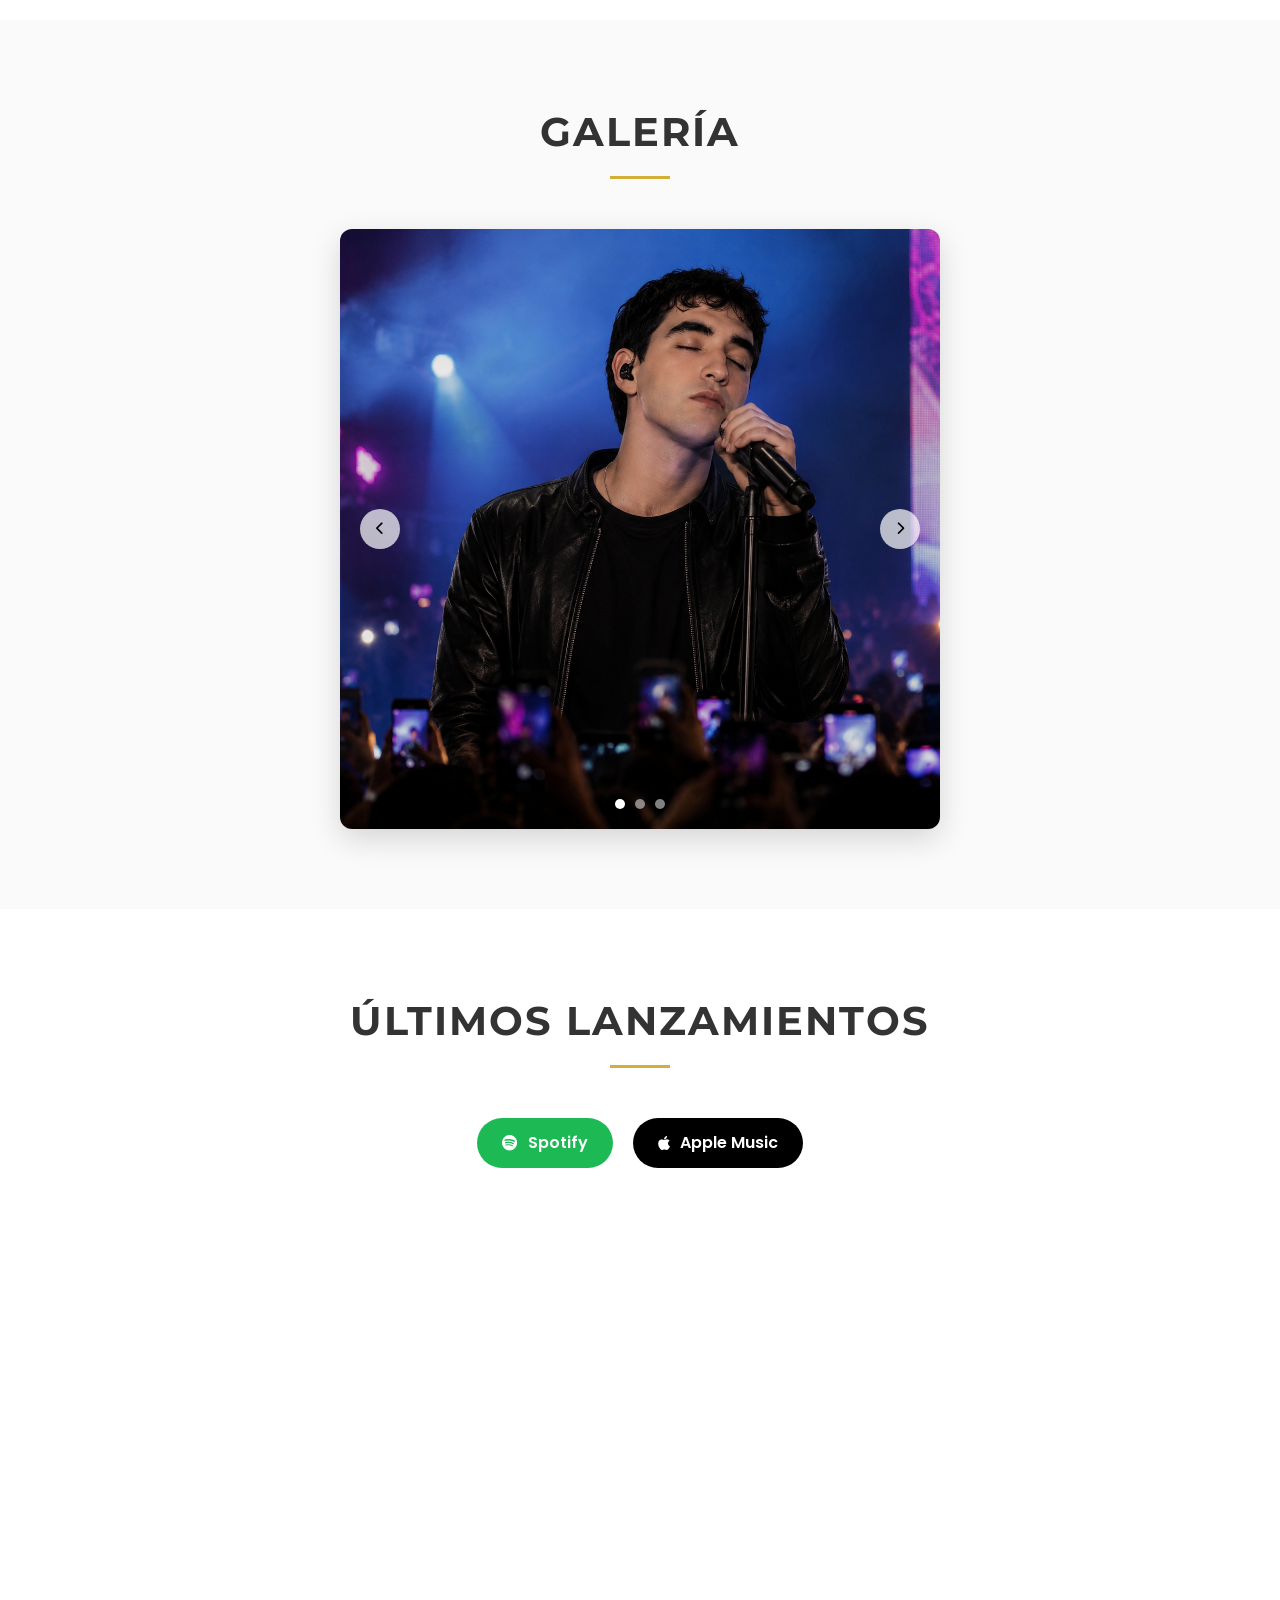
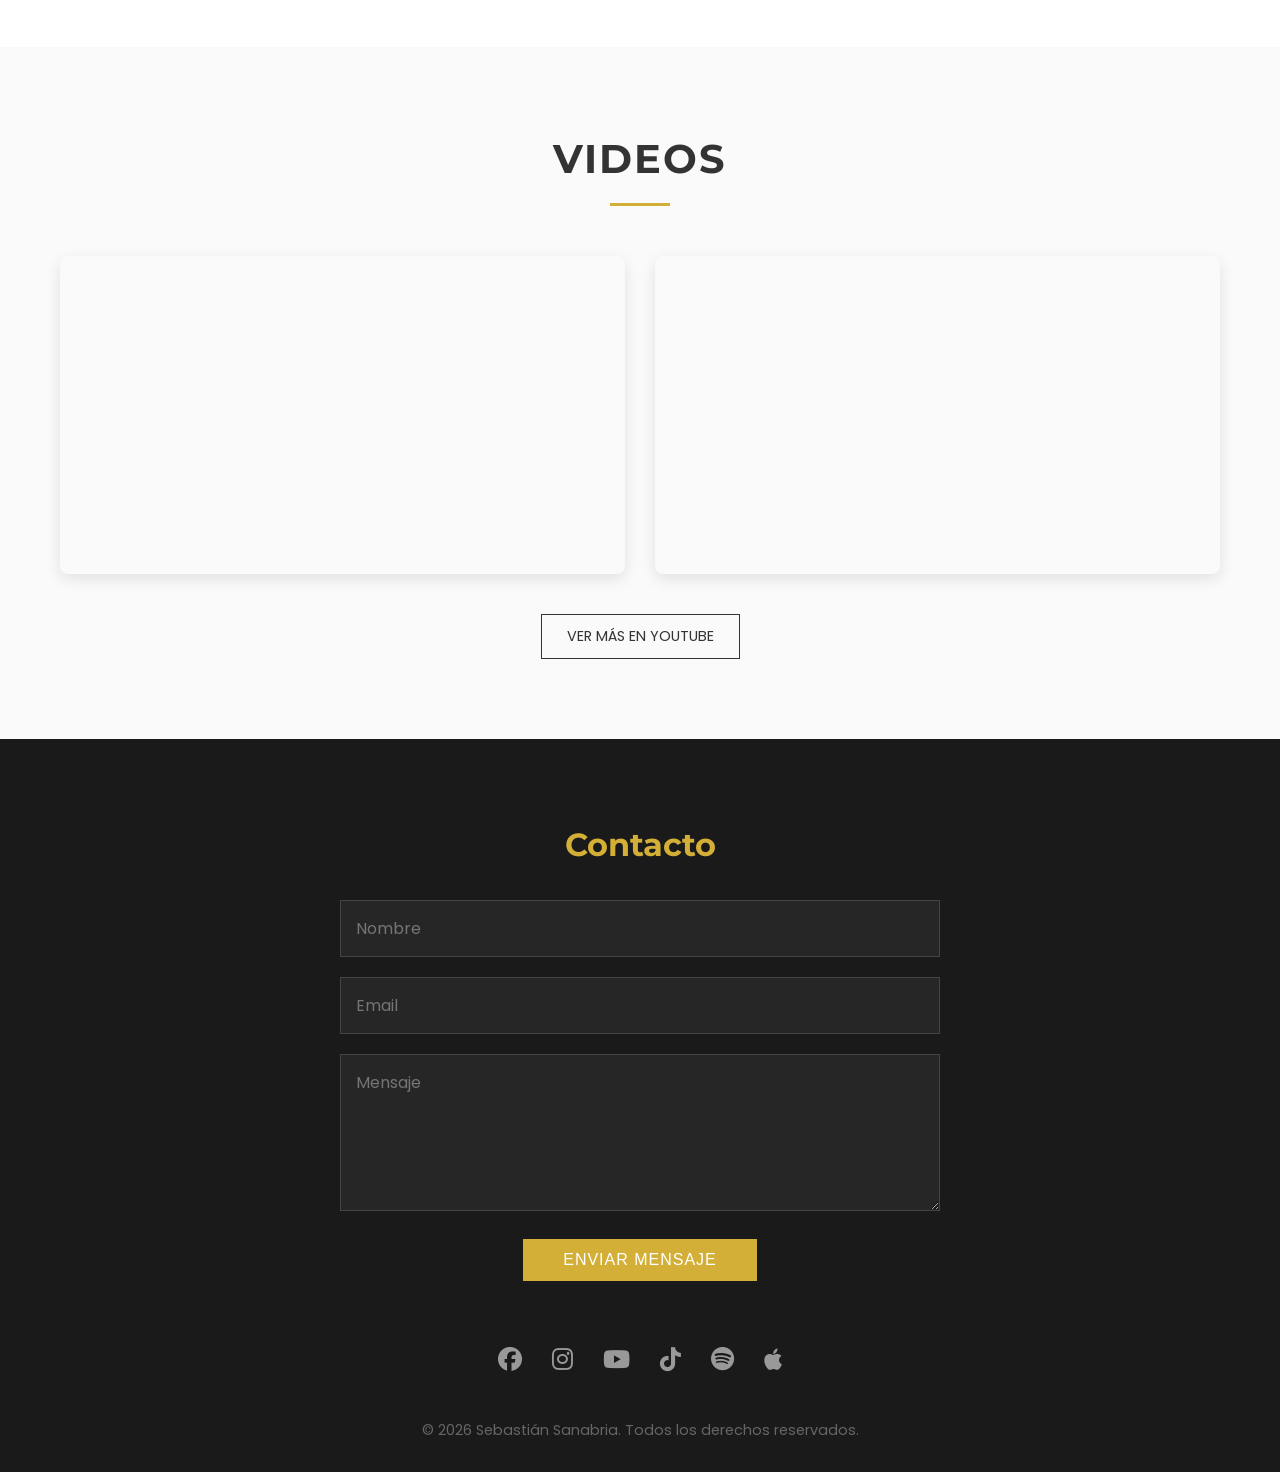
==== commit a2847ecb: "cargue de linktree sebastian sanabria" ====
--- a/index.html
+++ b/index.html
@@ -3,7 +3,8 @@
 
 <head>
     <meta charset="UTF-8">
-    <meta name="viewport" content="width=device-width, initial-scale=1.0, maximum-scale=1.0, minimum-scale=1.0, user-scalable=no">
+    <meta name="viewport"
+        content="width=device-width, initial-scale=1.0, maximum-scale=1.0, minimum-scale=1.0, user-scalable=no">
     <title>Sebastián Sanabria | Sitio Oficial</title>
     <meta name="description"
         content="Sitio oficial de Sebastián Sanabria, cantante y compositor de Pop Romántico y Balada. Escucha su música, conoce su historia y contáctalo.">
@@ -34,7 +35,7 @@
     </div>
     <script>
         // Preloader: hide after exactly 1.5 seconds so it does not block on heavy assets
-        setTimeout(function() {
+        setTimeout(function () {
             document.body.classList.add('loaded');
         }, 1500);
     </script>
@@ -147,8 +148,8 @@
 
             <div class="spotify-embeds">
                 <iframe style="border-radius:12px"
-                    src="https://open.spotify.com/embed/artist/6Ii7IJH1Ip7DZVbcPDunBc?utm_source=generator"
-                    width="100%" height="352" frameBorder="0" allowfullscreen=""
+                    src="https://open.spotify.com/embed/artist/6Ii7IJH1Ip7DZVbcPDunBc?utm_source=generator" width="100%"
+                    height="352" frameBorder="0" allowfullscreen=""
                     allow="autoplay; clipboard-write; encrypted-media; fullscreen; picture-in-picture">
                 </iframe>
             </div>
@@ -160,21 +161,17 @@
         <div class="container">
             <h2 class="section-title fade-in-up">Videos</h2>
             <div class="video-grid fade-in-up">
-                 <!-- Video 1 -->
+                <!-- Video 1 -->
                 <div class="video-item">
-                    <iframe width="100%" height="315"
-                        src="https://www.youtube-nocookie.com/embed/qu1780O9UPw"
-                        title="Elvis Presley Can't Help Falling In Love With You - Sebastián Sanabria"
-                        frameborder="0"
+                    <iframe width="100%" height="315" src="https://www.youtube-nocookie.com/embed/qu1780O9UPw"
+                        title="Elvis Presley Can't Help Falling In Love With You - Sebastián Sanabria" frameborder="0"
                         allow="accelerometer; autoplay; clipboard-write; encrypted-media; gyroscope; picture-in-picture; web-share"
                         allowfullscreen></iframe>
                 </div>
                 <!-- Video 2 -->
                 <div class="video-item">
-                    <iframe width="100%" height="315"
-                        src="https://www.youtube-nocookie.com/embed/Fl2pSNzyE2Y"
-                        title="Tu Poeta (Acústico) - Sebastián Sanabria"
-                        frameborder="0"
+                    <iframe width="100%" height="315" src="https://www.youtube-nocookie.com/embed/Fl2pSNzyE2Y"
+                        title="Tu Poeta (Acústico) - Sebastián Sanabria" frameborder="0"
                         allow="accelerometer; autoplay; clipboard-write; encrypted-media; gyroscope; picture-in-picture; web-share"
                         allowfullscreen></iframe>
                 </div>
@@ -236,4 +233,4 @@
     <script src="script.js"></script>
 </body>
 
-</html>
+</html>
